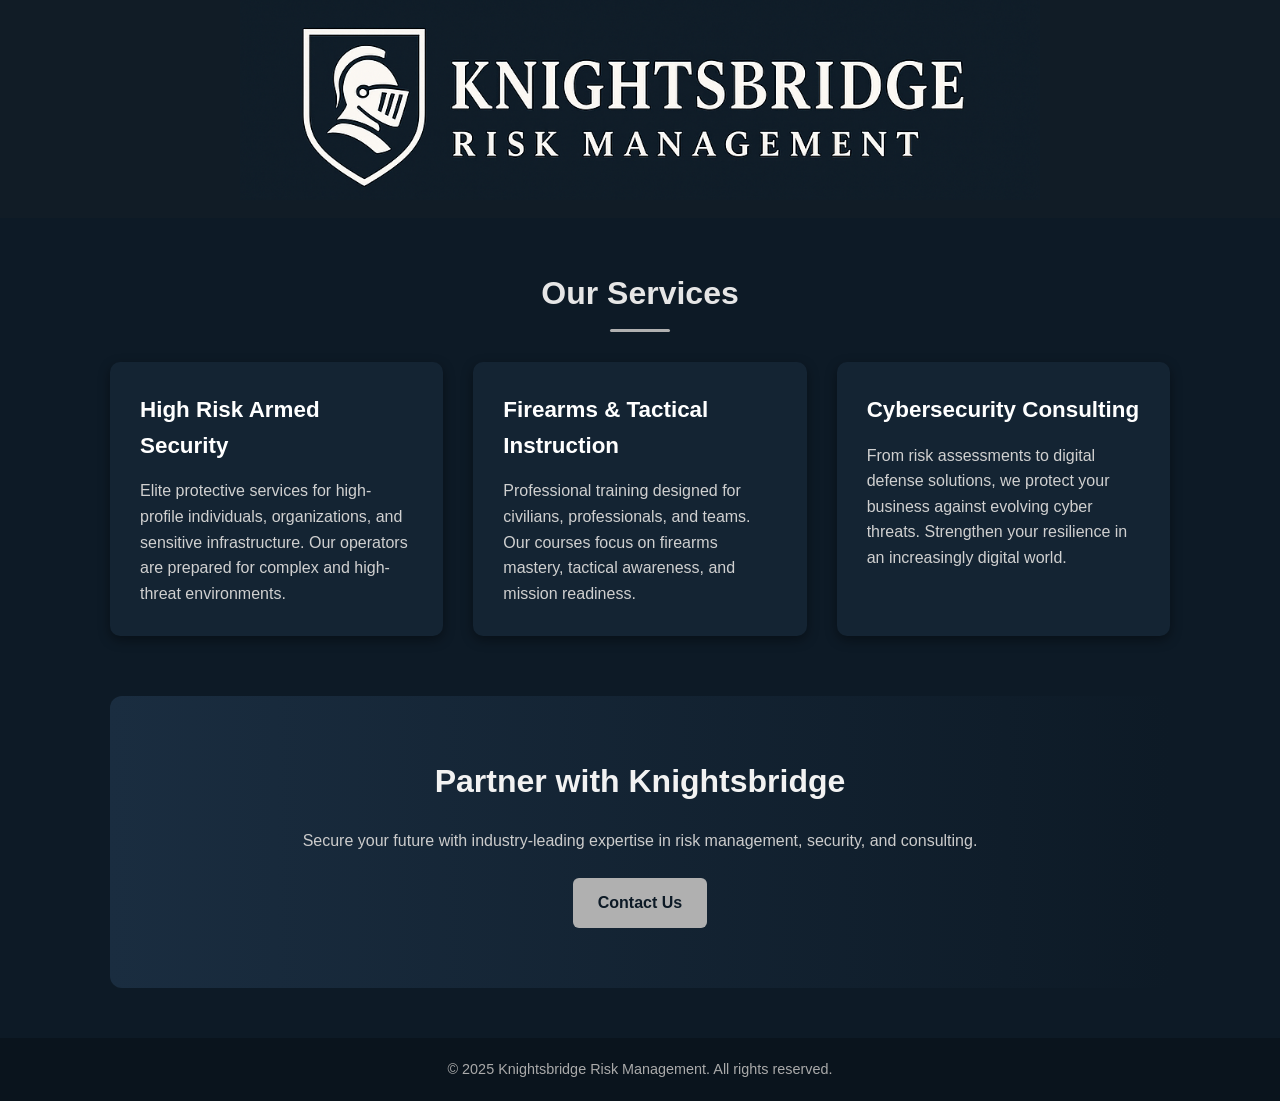
==== index.html @ a88a38c4 "Initial commit" ====
<!DOCTYPE html>
<html lang="en">
<head>
  <meta charset="UTF-8">
  <meta name="viewport" content="width=device-width, initial-scale=1.0">
  <title>Knightsbridge Risk Management</title>
  <style>
    /* Global Reset & Fonts */
    * {
      margin: 0;
      padding: 0;
      box-sizing: border-box;
    }
    body {
      font-family: "Segoe UI", Tahoma, Geneva, Verdana, sans-serif;
      background-color: #0d1a26; /* deep navy */
      color: #f2f2f2;
      line-height: 1.6;
    }

    /* Header / Hero */
    header {
      text-align: center;
      position: relative;
    }
    header div {
      background: #111c26
    }

    header img {
      max-height: 200px;
      margin-bottom: 10px;
    }
    header h1 {
      font-size: 3em;
      letter-spacing: 3px;
      margin-bottom: 10px;
      color: #ffffff;
    }
    header h2 {
      font-size: 1.2em;
      color: #c0c0c0;
      font-weight: 400;
      text-transform: uppercase;
    }

    /* Container */
    .container {
      max-width: 1100px;
      margin: 50px auto;
      padding: 0 20px;
    }
    .section-title {
      text-align: center;
      font-size: 2em;
      margin-bottom: 30px;
      color: #e6e6e6;
      position: relative;
    }
    .section-title::after {
      content: "";
      display: block;
      width: 60px;
      height: 3px;
      background: #b0b0b0;
      margin: 10px auto 0;
      border-radius: 2px;
    }

    /* Services */
    .services {
      display: grid;
      grid-template-columns: repeat(auto-fit, minmax(280px, 1fr));
      gap: 30px;
    }
    .service-card {
      background: #142433;
      padding: 30px;
      border-radius: 10px;
      box-shadow: 0 4px 12px rgba(0,0,0,0.4);
      transition: transform 0.3s ease, box-shadow 0.3s ease;
    }
    .service-card:hover {
      transform: translateY(-8px);
      box-shadow: 0 8px 20px rgba(0,0,0,0.6);
    }
    .service-card h3 {
      margin-bottom: 15px;
      font-size: 1.4em;
      color: #ffffff;
    }
    .service-card p {
      color: #d0d0d0;
    }

    /* CTA */
    .cta {
      background: linear-gradient(to right, #1a2d40, #0d1a26);
      padding: 60px 20px;
      text-align: center;
      border-radius: 12px;
      margin-top: 60px;
    }
    .cta h2 {
      font-size: 2em;
      margin-bottom: 20px;
    }
    .cta p {
      margin-bottom: 25px;
      color: #cccccc;
    }
    .cta a {
      display: inline-block;
      padding: 12px 25px;
      background: #b0b0b0;
      color: #0d1a26;
      font-weight: bold;
      border-radius: 6px;
      text-decoration: none;
      transition: background 0.3s ease, color 0.3s ease;
    }
    .cta a:hover {
      background: #ffffff;
      color: #0d1a26;
    }

    /* Footer */
    footer {
      background: #0a141d;
      text-align: center;
      padding: 20px;
      margin-top: 50px;
      font-size: 0.9em;
      color: #aaaaaa;
    }
  </style>
</head>
<body>
  <!-- Hero Section -->
  <header>
    <div>
        <img src="logo-trim.png" alt="Knightsbridge Risk Management Logo">
    </div>  
  </header>

  <!-- Services Section -->
  <div class="container">
    <h2 class="section-title">Our Services</h2>
    <div class="services">
      <div class="service-card">
        <h3>High Risk Armed Security</h3>
        <p>Elite protective services for high-profile individuals, organizations, and sensitive infrastructure. Our operators are prepared for complex and high-threat environments.</p>
      </div>
      <div class="service-card">
        <h3>Firearms & Tactical Instruction</h3>
        <p>Professional training designed for civilians, professionals, and teams. Our courses focus on firearms mastery, tactical awareness, and mission readiness.</p>
      </div>
      <div class="service-card">
        <h3>Cybersecurity Consulting</h3>
        <p>From risk assessments to digital defense solutions, we protect your business against evolving cyber threats. Strengthen your resilience in an increasingly digital world.</p>
      </div>
    </div>
  </div>

  <!-- CTA Section -->
  <div class="container">
    <div class="cta">
      <h2>Partner with Knightsbridge</h2>
      <p>Secure your future with industry-leading expertise in risk management, security, and consulting.</p>
      <a href="mailto:contact@knightsbridgerisk.com">Contact Us</a>
    </div>
  </div>

  <!-- Footer -->
  <footer>
    &copy; 2025 Knightsbridge Risk Management. All rights reserved.
  </footer>
</body>
</html>
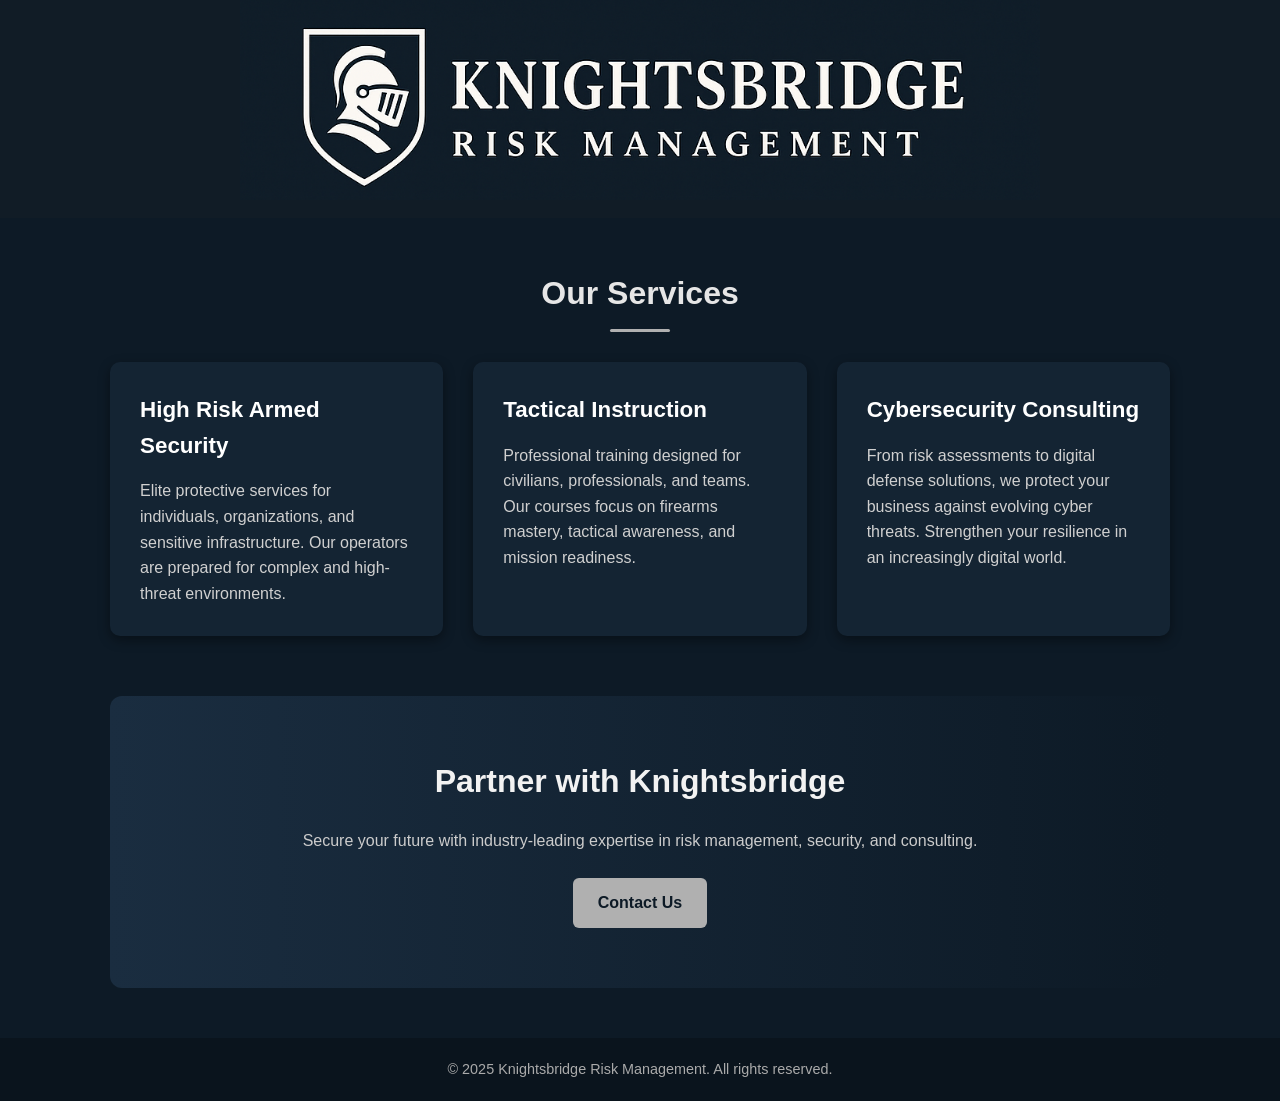
==== commit e526f5a8: "Minor updates" ====
--- a/index.html
+++ b/index.html
@@ -149,10 +149,10 @@
     <div class="services">
       <div class="service-card">
         <h3>High Risk Armed Security</h3>
-        <p>Elite protective services for high-profile individuals, organizations, and sensitive infrastructure. Our operators are prepared for complex and high-threat environments.</p>
+        <p>Elite protective services for individuals, organizations, and sensitive infrastructure. Our operators are prepared for complex and high-threat environments.</p>
       </div>
       <div class="service-card">
-        <h3>Firearms & Tactical Instruction</h3>
+        <h3>Tactical Instruction</h3>
         <p>Professional training designed for civilians, professionals, and teams. Our courses focus on firearms mastery, tactical awareness, and mission readiness.</p>
       </div>
       <div class="service-card">
@@ -167,7 +167,7 @@
     <div class="cta">
       <h2>Partner with Knightsbridge</h2>
       <p>Secure your future with industry-leading expertise in risk management, security, and consulting.</p>
-      <a href="mailto:contact@knightsbridgerisk.com">Contact Us</a>
+      <a href="mailto:jason@knightsrisk.com">Contact Us</a>
     </div>
   </div>
 
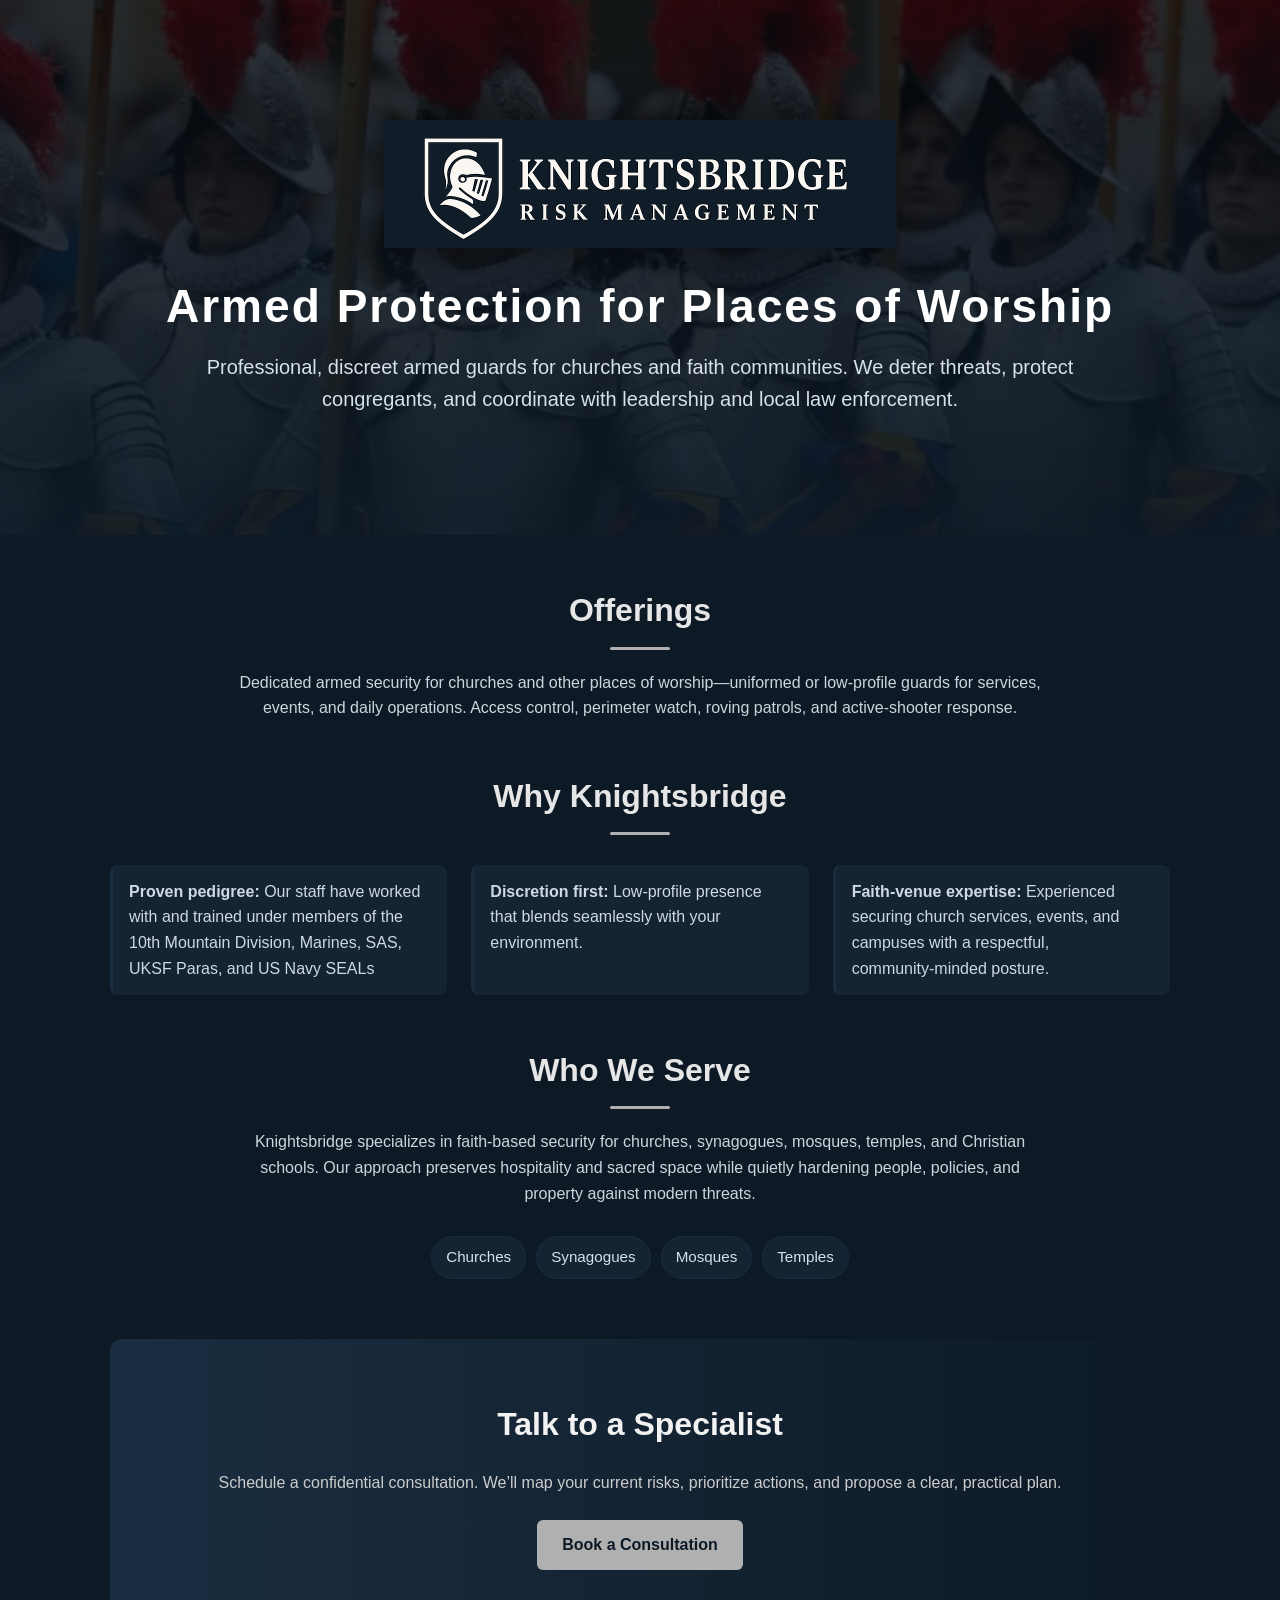
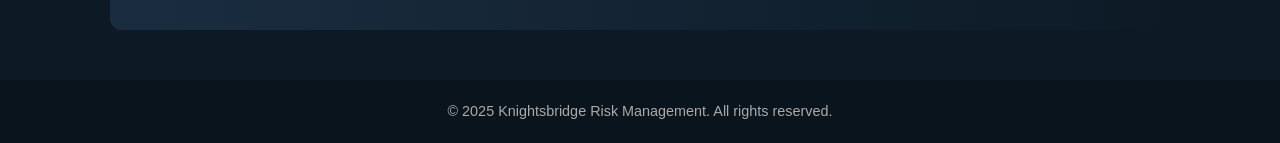
==== commit 12bf359f: "wip" ====
--- a/index.html
+++ b/index.html
@@ -4,6 +4,10 @@
   <meta charset="UTF-8">
   <meta name="viewport" content="width=device-width, initial-scale=1.0">
   <title>Knightsbridge Risk Management</title>
+  <link rel="icon" type="image/png" sizes="32x32" href="assets/favicon-32.png">
+  <link rel="icon" type="image/png" sizes="16x16" href="assets/favicon-16.png">
+  <link rel="apple-touch-icon" sizes="180x180" href="assets/favicon-180.png">
+  <link rel="shortcut icon" href="assets/favicon.ico" type="image/x-icon">
   <style>
     /* Global Reset & Fonts */
     * {
@@ -22,26 +26,34 @@
     header {
       text-align: center;
       position: relative;
-    }
-    header div {
-      background: #111c26
-    }
+      background: linear-gradient(180deg, rgba(4, 8, 12, 0.82) 0%, rgba(13, 26, 38, 0.95) 100%),
+            url('assets/hero-swiss.jpg') 50% 30% / cover no-repeat;
+      padding: 70px 20px;
+      overflow: hidden;
+    }
+    @media (min-width: 768px) {
+      header { padding: 120px 20px; }
+    }
+    header .hero-inner { max-width: 1100px; margin: 0 auto; position: relative; z-index: 2; }
 
     header img {
-      max-height: 200px;
-      margin-bottom: 10px;
+      width: clamp(200px, 40vw, 640px);
+      height: auto;
+      max-width: 90%;
+      margin-bottom: 14px;
+      filter: drop-shadow(0 6px 20px rgba(0,0,0,0.5));
     }
     header h1 {
-      font-size: 3em;
-      letter-spacing: 3px;
-      margin-bottom: 10px;
+      font-size: clamp(1.9rem, 3.6vw, 3rem);
+      letter-spacing: 2px;
+      margin-bottom: 8px;
       color: #ffffff;
     }
-    header h2 {
-      font-size: 1.2em;
-      color: #c0c0c0;
-      font-weight: 400;
-      text-transform: uppercase;
+    header .subtitle {
+      font-size: clamp(1rem, 2.2vw, 1.25rem);
+      color: #d6e1ea;
+      max-width: 900px;
+      margin: 0 auto;
     }
 
     /* Container */
@@ -66,12 +78,21 @@
       margin: 10px auto 0;
       border-radius: 2px;
     }
-
-    /* Services */
-    .services {
+    .section-lead {
+      text-align: center;
+      color: #cbd5df;
+      margin: -10px auto 30px;
+      max-width: 820px;
+    }
+
+    /* Services / Capabilities */
+    .services, .capabilities {
       display: grid;
       grid-template-columns: repeat(auto-fit, minmax(280px, 1fr));
       gap: 30px;
+    }
+    @media (min-width: 1024px) {
+      .capabilities { grid-template-columns: repeat(4, 1fr); }
     }
     .service-card {
       background: #142433;
@@ -91,6 +112,39 @@
     }
     .service-card p {
       color: #d0d0d0;
+    }
+
+    /* Why / Value props */
+    .why-list {
+      list-style: none;
+      display: grid;
+      grid-template-columns: repeat(auto-fit, minmax(260px, 1fr));
+      gap: 18px 24px;
+      margin-top: 10px;
+    }
+    .why-list li {
+      background: #142433;
+      border-left: 3px solid #1a2d40;
+      padding: 14px 16px;
+      border-radius: 8px;
+      color: #cfd8e3;
+    }
+
+    /* Pill list */
+    .pill-list {
+      display: flex;
+      flex-wrap: wrap;
+      gap: 10px;
+      justify-content: center;
+      margin-top: 10px;
+    }
+    .pill {
+      background: #142433;
+      color: #d6e1ea;
+      border: 1px solid #1a2d40;
+      padding: 8px 14px;
+      border-radius: 999px;
+      font-size: 0.95rem;
     }
 
     /* CTA */
@@ -135,41 +189,53 @@
     }
   </style>
 </head>
-<body>
-  <!-- Hero Section -->
-  <header>
-    <div>
-        <img src="logo-trim.png" alt="Knightsbridge Risk Management Logo">
-    </div>  
-  </header>
-
-  <!-- Services Section -->
-  <div class="container">
-    <h2 class="section-title">Our Services</h2>
-    <div class="services">
-      <div class="service-card">
-        <h3>High Risk Armed Security</h3>
-        <p>Elite protective services for individuals, organizations, and sensitive infrastructure. Our operators are prepared for complex and high-threat environments.</p>
+  <body>
+    <!-- Hero Section -->
+    <header>
+    <div class="hero-inner">
+        <img src="logo-trim.png" alt="Knightsbridge Risk Management logo" loading="eager">
+        <h1>Armed Protection for Places of Worship</h1>
+        <p class="subtitle">Professional, discreet armed guards for churches and faith communities. We deter threats, protect congregants, and coordinate with leadership and local law enforcement.</p>
+    </div>
+    </header>
+
+    <!-- Offerings Section -->
+    <div id="capabilities" class="container">
+      <h2 class="section-title">Offerings</h2>
+      <p class="section-lead">Dedicated armed security for churches and other places of worship—uniformed or low‑profile guards for services, events, and daily operations. Access control, perimeter watch, roving patrols, and active‑shooter response.</p>
+    </div>
+
+    <!-- Why Knightsbridge Section -->
+    <div id="why" class="container">
+      <h2 class="section-title">Why Knightsbridge</h2>
+      <ul class="why-list">
+        <li><strong>Proven pedigree:</strong> Our staff have worked with and trained under members of the 10th Mountain Division, Marines, SAS, UKSF Paras, and US Navy SEALs</li>
+        <li><strong>Discretion first:</strong> Low‑profile presence that blends seamlessly with your environment.</li>
+        <li><strong>Faith‑venue expertise:</strong> Experienced securing church services, events, and campuses with a respectful, community‑minded posture.</li>
+      </ul>
+    </div>
+
+    <!-- Who We Serve Section -->
+    <div id="clients" class="container">
+      <h2 class="section-title">Who We Serve</h2>
+      <p class="section-lead"> Knightsbridge specializes in faith-based security for churches, synagogues, mosques, temples, and Christian schools. 
+  Our approach preserves hospitality and sacred space while quietly hardening people, policies, and property against modern threats.</p>
+      <div class="pill-list">
+        <span class="pill">Churches</span>
+        <span class="pill">Synagogues</span>
+        <span class="pill">Mosques</span>
+        <span class="pill">Temples</span>
       </div>
-      <div class="service-card">
-        <h3>Tactical Instruction</h3>
-        <p>Professional training designed for civilians, professionals, and teams. Our courses focus on firearms mastery, tactical awareness, and mission readiness.</p>
+    </div>
+
+    <!-- CTA Section -->
+    <div class="container">
+      <div class="cta">
+      <h2>Talk to a Specialist</h2>
+      <p>Schedule a confidential consultation. We’ll map your current risks, prioritize actions, and propose a clear, practical plan.</p>
+      <a href="mailto:contact@knightsrisk.com">Book a Consultation</a>
       </div>
-      <div class="service-card">
-        <h3>Cybersecurity Consulting</h3>
-        <p>From risk assessments to digital defense solutions, we protect your business against evolving cyber threats. Strengthen your resilience in an increasingly digital world.</p>
-      </div>
-    </div>
-  </div>
-
-  <!-- CTA Section -->
-  <div class="container">
-    <div class="cta">
-      <h2>Partner with Knightsbridge</h2>
-      <p>Secure your future with industry-leading expertise in risk management, security, and consulting.</p>
-      <a href="mailto:jason@knightsrisk.com">Contact Us</a>
-    </div>
-  </div>
+    </div>
 
   <!-- Footer -->
   <footer>
@@ -177,4 +243,3 @@
   </footer>
 </body>
 </html>
-
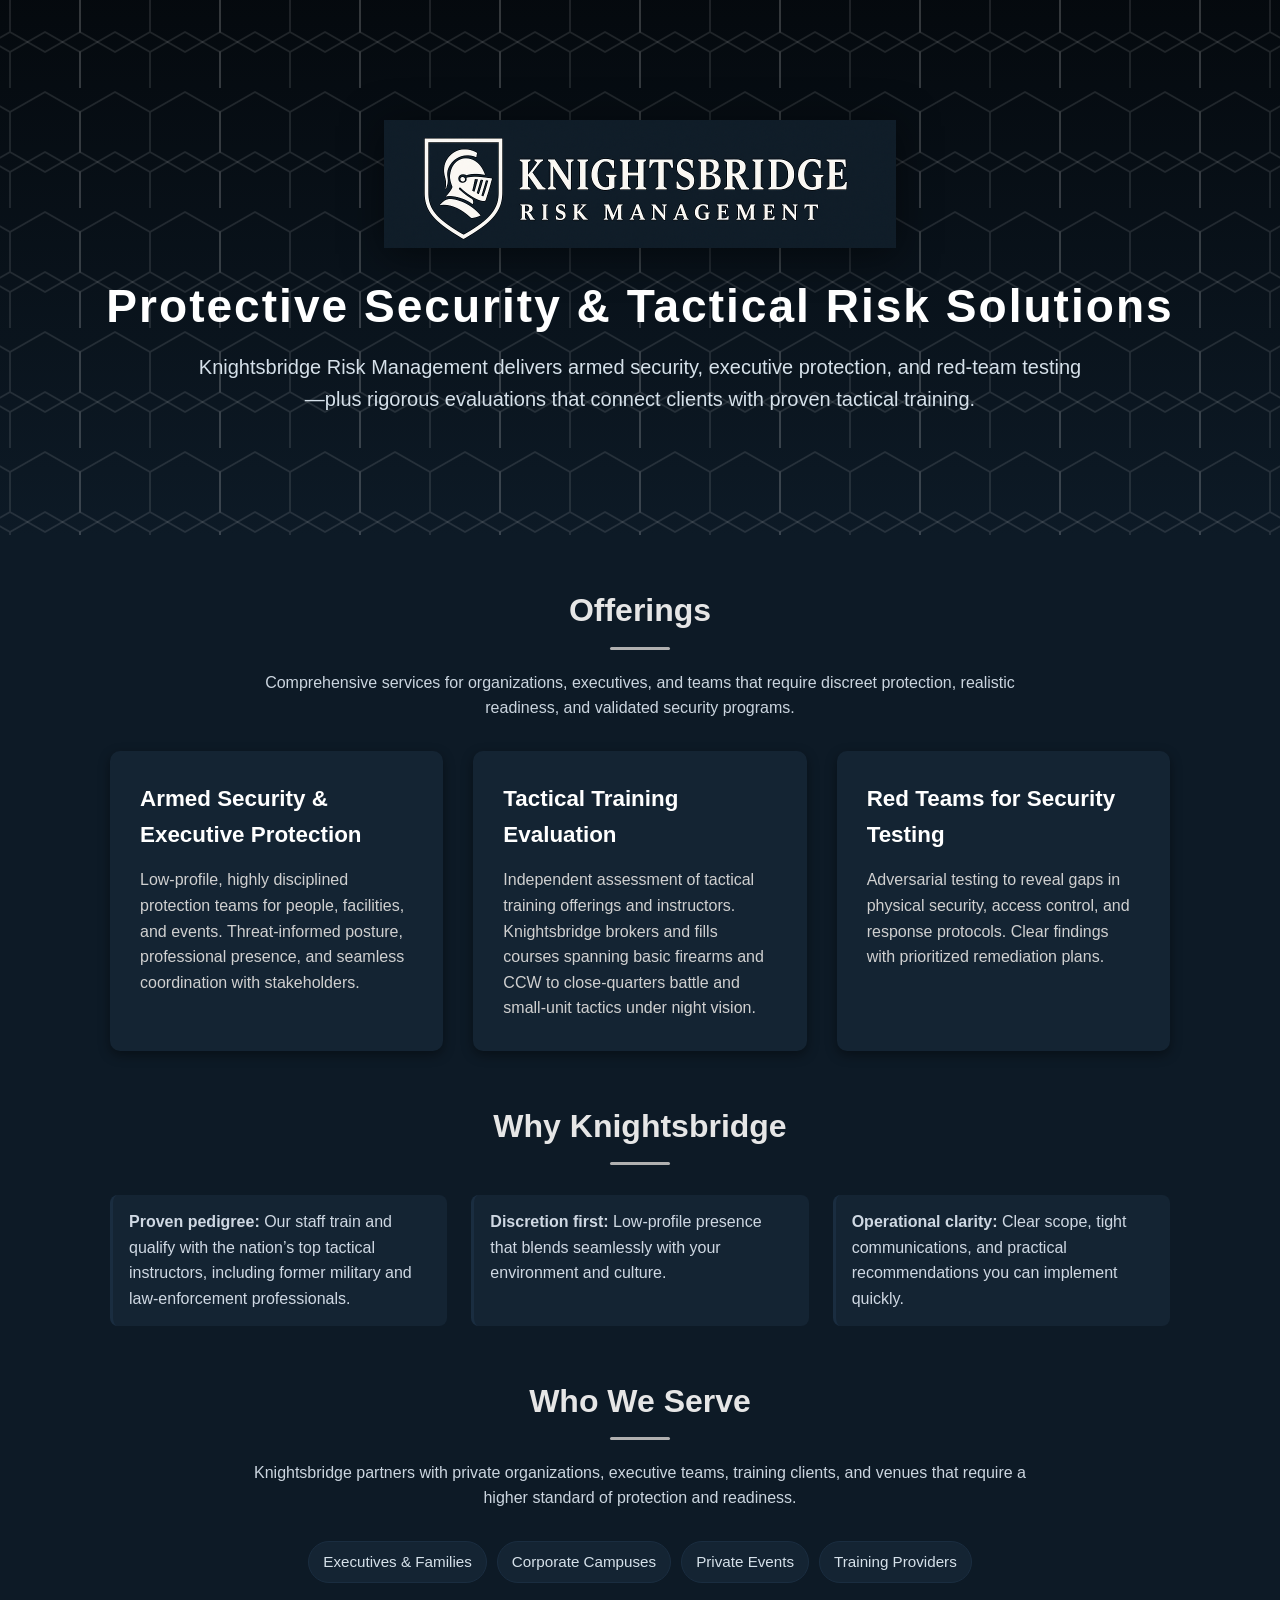
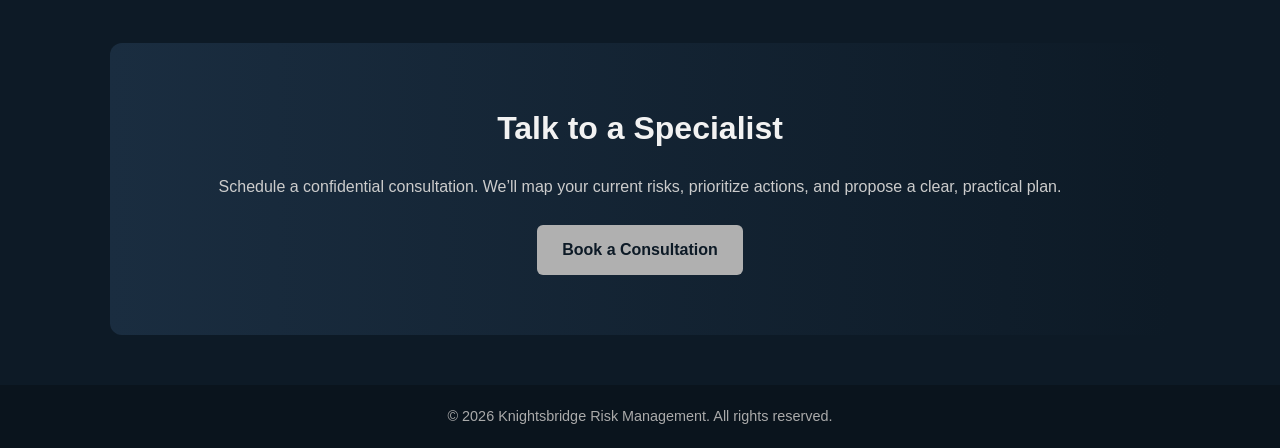
==== commit 13f92ca0: "wip" ====
--- a/index.html
+++ b/index.html
@@ -26,10 +26,22 @@
     header {
       text-align: center;
       position: relative;
-      background: linear-gradient(180deg, rgba(4, 8, 12, 0.82) 0%, rgba(13, 26, 38, 0.95) 100%),
-            url('assets/hero-swiss.jpg') 50% 30% / cover no-repeat;
+      background: linear-gradient(180deg, rgba(4, 8, 12, 0.92) 0%, rgba(13, 26, 38, 0.98) 100%);
       padding: 70px 20px;
       overflow: hidden;
+    }
+    header::before {
+      content: "";
+      position: absolute;
+      inset: 0;
+      background:
+        url("data:image/svg+xml,%3Csvg xmlns='http://www.w3.org/2000/svg' width='140' height='120' viewBox='0 0 140 120'%3E%3Cg fill='none' stroke='rgba(255,255,255,0.14)' stroke-width='1.8'%3E%3Cpath d='M35 4 L70 24 L70 64 L35 84 L0 64 L0 24 Z'/%3E%3Cpath d='M105 4 L140 24 L140 64 L105 84 L70 64 L70 24 Z'/%3E%3Cpath d='M35 64 L70 84 L70 124 L35 144 L0 124 L0 84 Z'/%3E%3Cpath d='M105 64 L140 84 L140 124 L105 144 L70 124 L70 84 Z'/%3E%3C/g%3E%3C/svg%3E");
+      background-size: 140px 120px;
+      background-position: center, center;
+      mix-blend-mode: screen;
+      opacity: 0.75;
+      z-index: 1;
+      pointer-events: none;
     }
     @media (min-width: 768px) {
       header { padding: 120px 20px; }
@@ -194,37 +206,50 @@
     <header>
     <div class="hero-inner">
         <img src="logo-trim.png" alt="Knightsbridge Risk Management logo" loading="eager">
-        <h1>Armed Protection for Places of Worship</h1>
-        <p class="subtitle">Professional, discreet armed guards for churches and faith communities. We deter threats, protect congregants, and coordinate with leadership and local law enforcement.</p>
+        <h1>Protective Security & Tactical Risk Solutions</h1>
+        <p class="subtitle">Knightsbridge Risk Management delivers armed security, executive protection, and red‑team testing—plus rigorous evaluations that connect clients with proven tactical training.</p>
     </div>
     </header>
 
     <!-- Offerings Section -->
     <div id="capabilities" class="container">
       <h2 class="section-title">Offerings</h2>
-      <p class="section-lead">Dedicated armed security for churches and other places of worship—uniformed or low‑profile guards for services, events, and daily operations. Access control, perimeter watch, roving patrols, and active‑shooter response.</p>
+      <p class="section-lead">Comprehensive services for organizations, executives, and teams that require discreet protection, realistic readiness, and validated security programs.</p>
+      <div class="services">
+        <div class="service-card">
+          <h3>Armed Security & Executive Protection</h3>
+          <p>Low‑profile, highly disciplined protection teams for people, facilities, and events. Threat‑informed posture, professional presence, and seamless coordination with stakeholders.</p>
+        </div>
+        <div class="service-card">
+          <h3>Tactical Training Evaluation</h3>
+          <p>Independent assessment of tactical training offerings and instructors. Knightsbridge brokers and fills courses spanning basic firearms and CCW to close‑quarters battle and small‑unit tactics under night vision.</p>
+        </div>
+        <div class="service-card">
+          <h3>Red Teams for Security Testing</h3>
+          <p>Adversarial testing to reveal gaps in physical security, access control, and response protocols. Clear findings with prioritized remediation plans.</p>
+        </div>
+      </div>
     </div>
 
     <!-- Why Knightsbridge Section -->
     <div id="why" class="container">
       <h2 class="section-title">Why Knightsbridge</h2>
       <ul class="why-list">
-        <li><strong>Proven pedigree:</strong> Our staff have worked with and trained under members of the 10th Mountain Division, Marines, SAS, UKSF Paras, and US Navy SEALs</li>
-        <li><strong>Discretion first:</strong> Low‑profile presence that blends seamlessly with your environment.</li>
-        <li><strong>Faith‑venue expertise:</strong> Experienced securing church services, events, and campuses with a respectful, community‑minded posture.</li>
+        <li><strong>Proven pedigree:</strong> Our staff train and qualify with the nation’s top tactical instructors, including former military and law‑enforcement professionals.</li>
+        <li><strong>Discretion first:</strong> Low‑profile presence that blends seamlessly with your environment and culture.</li>
+        <li><strong>Operational clarity:</strong> Clear scope, tight communications, and practical recommendations you can implement quickly.</li>
       </ul>
     </div>
 
     <!-- Who We Serve Section -->
     <div id="clients" class="container">
       <h2 class="section-title">Who We Serve</h2>
-      <p class="section-lead"> Knightsbridge specializes in faith-based security for churches, synagogues, mosques, temples, and Christian schools. 
-  Our approach preserves hospitality and sacred space while quietly hardening people, policies, and property against modern threats.</p>
+      <p class="section-lead">Knightsbridge partners with private organizations, executive teams, training clients, and venues that require a higher standard of protection and readiness.</p>
       <div class="pill-list">
-        <span class="pill">Churches</span>
-        <span class="pill">Synagogues</span>
-        <span class="pill">Mosques</span>
-        <span class="pill">Temples</span>
+        <span class="pill">Executives & Families</span>
+        <span class="pill">Corporate Campuses</span>
+        <span class="pill">Private Events</span>
+        <span class="pill">Training Providers</span>
       </div>
     </div>
 
@@ -239,7 +264,7 @@
 
   <!-- Footer -->
   <footer>
-    &copy; 2025 Knightsbridge Risk Management. All rights reserved.
+    &copy; 2026 Knightsbridge Risk Management. All rights reserved.
   </footer>
 </body>
 </html>
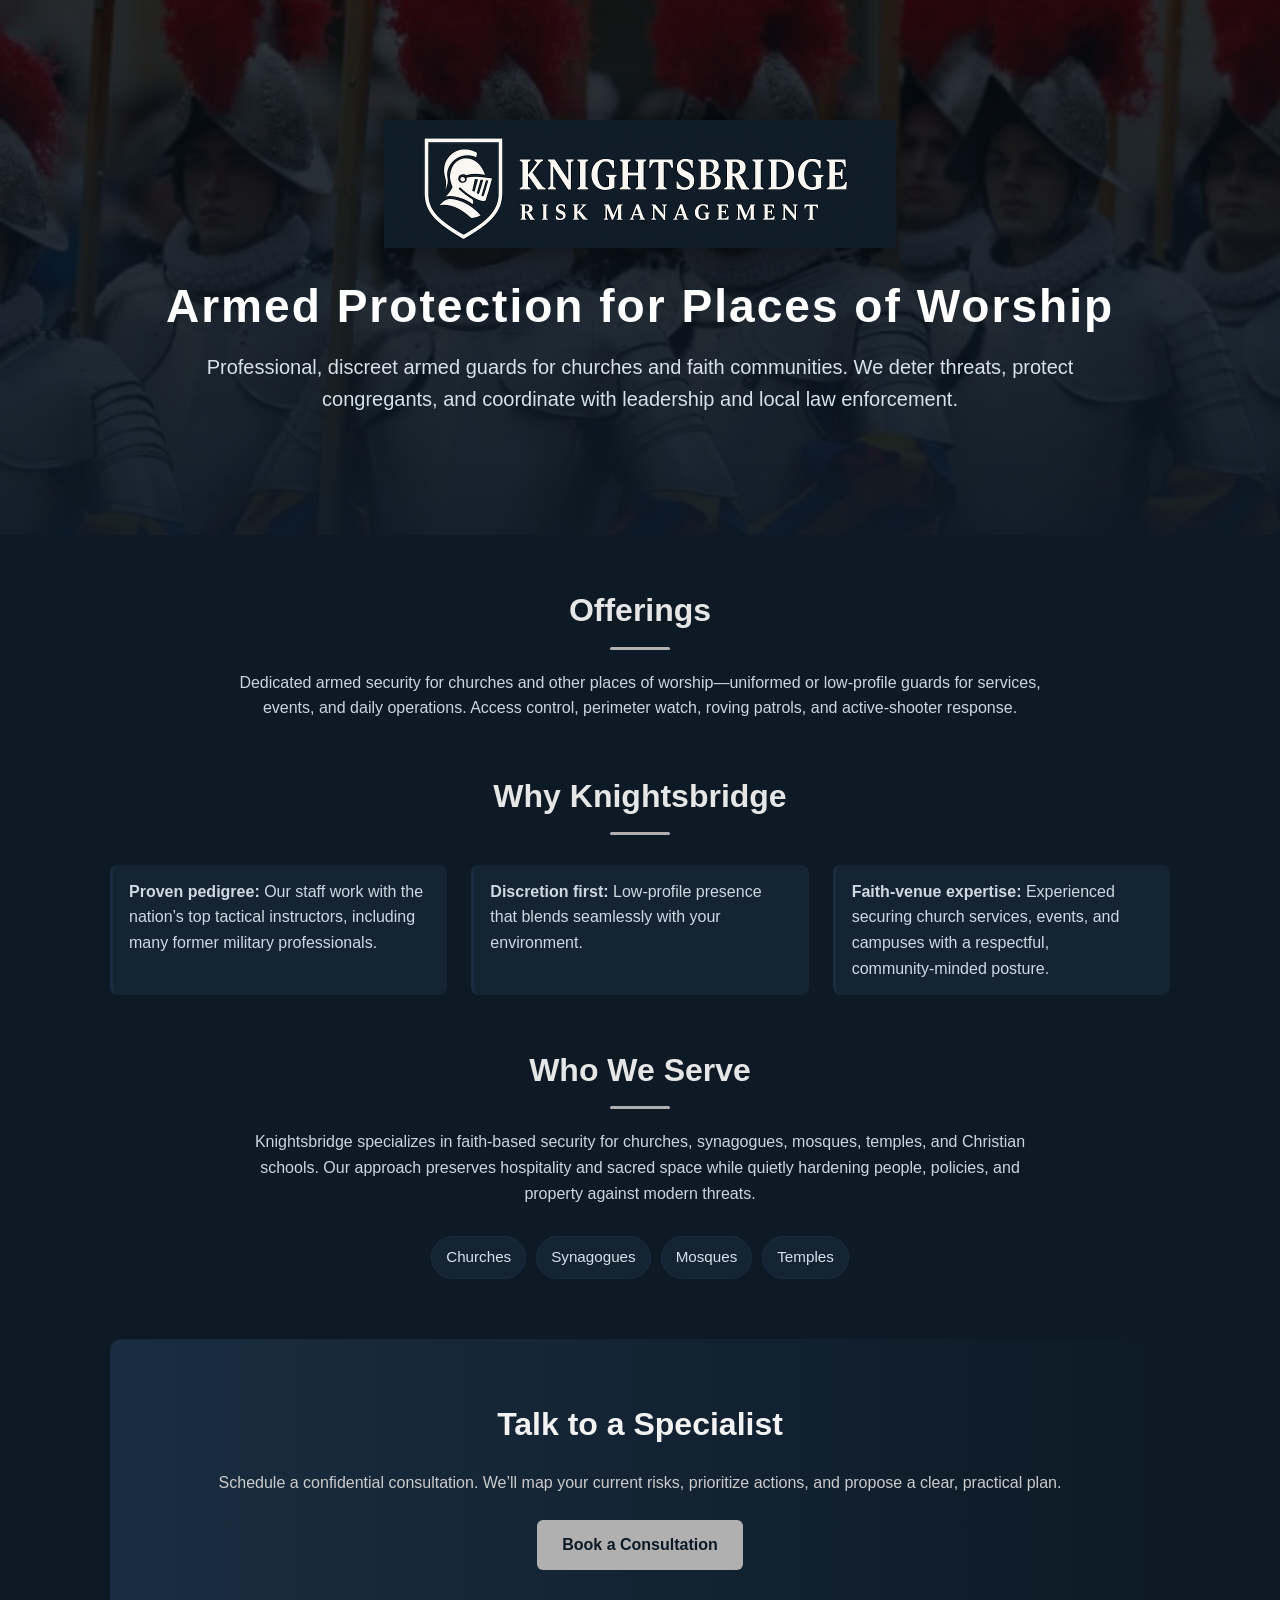
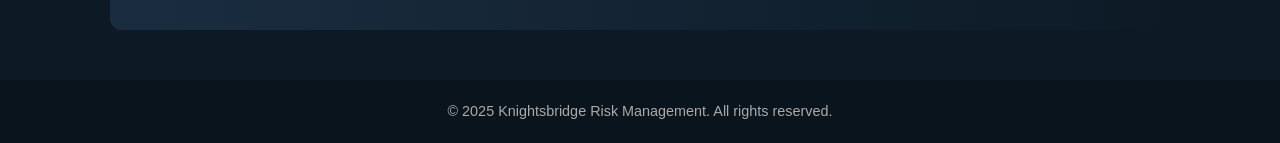
==== commit 512af0e8: "wip" ====
--- a/index.html
+++ b/index.html
@@ -26,22 +26,10 @@
     header {
       text-align: center;
       position: relative;
-      background: linear-gradient(180deg, rgba(4, 8, 12, 0.92) 0%, rgba(13, 26, 38, 0.98) 100%);
+      background: linear-gradient(180deg, rgba(4, 8, 12, 0.82) 0%, rgba(13, 26, 38, 0.95) 100%),
+            url('assets/hero-swiss.jpg') 50% 30% / cover no-repeat;
       padding: 70px 20px;
       overflow: hidden;
-    }
-    header::before {
-      content: "";
-      position: absolute;
-      inset: 0;
-      background:
-        url("data:image/svg+xml,%3Csvg xmlns='http://www.w3.org/2000/svg' width='140' height='120' viewBox='0 0 140 120'%3E%3Cg fill='none' stroke='rgba(255,255,255,0.14)' stroke-width='1.8'%3E%3Cpath d='M35 4 L70 24 L70 64 L35 84 L0 64 L0 24 Z'/%3E%3Cpath d='M105 4 L140 24 L140 64 L105 84 L70 64 L70 24 Z'/%3E%3Cpath d='M35 64 L70 84 L70 124 L35 144 L0 124 L0 84 Z'/%3E%3Cpath d='M105 64 L140 84 L140 124 L105 144 L70 124 L70 84 Z'/%3E%3C/g%3E%3C/svg%3E");
-      background-size: 140px 120px;
-      background-position: center, center;
-      mix-blend-mode: screen;
-      opacity: 0.75;
-      z-index: 1;
-      pointer-events: none;
     }
     @media (min-width: 768px) {
       header { padding: 120px 20px; }
@@ -206,50 +194,37 @@
     <header>
     <div class="hero-inner">
         <img src="logo-trim.png" alt="Knightsbridge Risk Management logo" loading="eager">
-        <h1>Protective Security & Tactical Risk Solutions</h1>
-        <p class="subtitle">Knightsbridge Risk Management delivers armed security, executive protection, and red‑team testing—plus rigorous evaluations that connect clients with proven tactical training.</p>
+        <h1>Armed Protection for Places of Worship</h1>
+        <p class="subtitle">Professional, discreet armed guards for churches and faith communities. We deter threats, protect congregants, and coordinate with leadership and local law enforcement.</p>
     </div>
     </header>
 
     <!-- Offerings Section -->
     <div id="capabilities" class="container">
       <h2 class="section-title">Offerings</h2>
-      <p class="section-lead">Comprehensive services for organizations, executives, and teams that require discreet protection, realistic readiness, and validated security programs.</p>
-      <div class="services">
-        <div class="service-card">
-          <h3>Armed Security & Executive Protection</h3>
-          <p>Low‑profile, highly disciplined protection teams for people, facilities, and events. Threat‑informed posture, professional presence, and seamless coordination with stakeholders.</p>
-        </div>
-        <div class="service-card">
-          <h3>Tactical Training Evaluation</h3>
-          <p>Independent assessment of tactical training offerings and instructors. Knightsbridge brokers and fills courses spanning basic firearms and CCW to close‑quarters battle and small‑unit tactics under night vision.</p>
-        </div>
-        <div class="service-card">
-          <h3>Red Teams for Security Testing</h3>
-          <p>Adversarial testing to reveal gaps in physical security, access control, and response protocols. Clear findings with prioritized remediation plans.</p>
-        </div>
-      </div>
+      <p class="section-lead">Dedicated armed security for churches and other places of worship—uniformed or low‑profile guards for services, events, and daily operations. Access control, perimeter watch, roving patrols, and active‑shooter response.</p>
     </div>
 
     <!-- Why Knightsbridge Section -->
     <div id="why" class="container">
       <h2 class="section-title">Why Knightsbridge</h2>
       <ul class="why-list">
-        <li><strong>Proven pedigree:</strong> Our staff train and qualify with the nation’s top tactical instructors, including former military and law‑enforcement professionals.</li>
-        <li><strong>Discretion first:</strong> Low‑profile presence that blends seamlessly with your environment and culture.</li>
-        <li><strong>Operational clarity:</strong> Clear scope, tight communications, and practical recommendations you can implement quickly.</li>
+        <li><strong>Proven pedigree:</strong> Our staff work with the nation’s top tactical instructors, including many former military professionals.</li>
+        <li><strong>Discretion first:</strong> Low‑profile presence that blends seamlessly with your environment.</li>
+        <li><strong>Faith‑venue expertise:</strong> Experienced securing church services, events, and campuses with a respectful, community‑minded posture.</li>
       </ul>
     </div>
 
     <!-- Who We Serve Section -->
     <div id="clients" class="container">
       <h2 class="section-title">Who We Serve</h2>
-      <p class="section-lead">Knightsbridge partners with private organizations, executive teams, training clients, and venues that require a higher standard of protection and readiness.</p>
+      <p class="section-lead"> Knightsbridge specializes in faith-based security for churches, synagogues, mosques, temples, and Christian schools. 
+  Our approach preserves hospitality and sacred space while quietly hardening people, policies, and property against modern threats.</p>
       <div class="pill-list">
-        <span class="pill">Executives & Families</span>
-        <span class="pill">Corporate Campuses</span>
-        <span class="pill">Private Events</span>
-        <span class="pill">Training Providers</span>
+        <span class="pill">Churches</span>
+        <span class="pill">Synagogues</span>
+        <span class="pill">Mosques</span>
+        <span class="pill">Temples</span>
       </div>
     </div>
 
@@ -264,7 +239,7 @@
 
   <!-- Footer -->
   <footer>
-    &copy; 2026 Knightsbridge Risk Management. All rights reserved.
+    &copy; 2025 Knightsbridge Risk Management. All rights reserved.
   </footer>
 </body>
 </html>
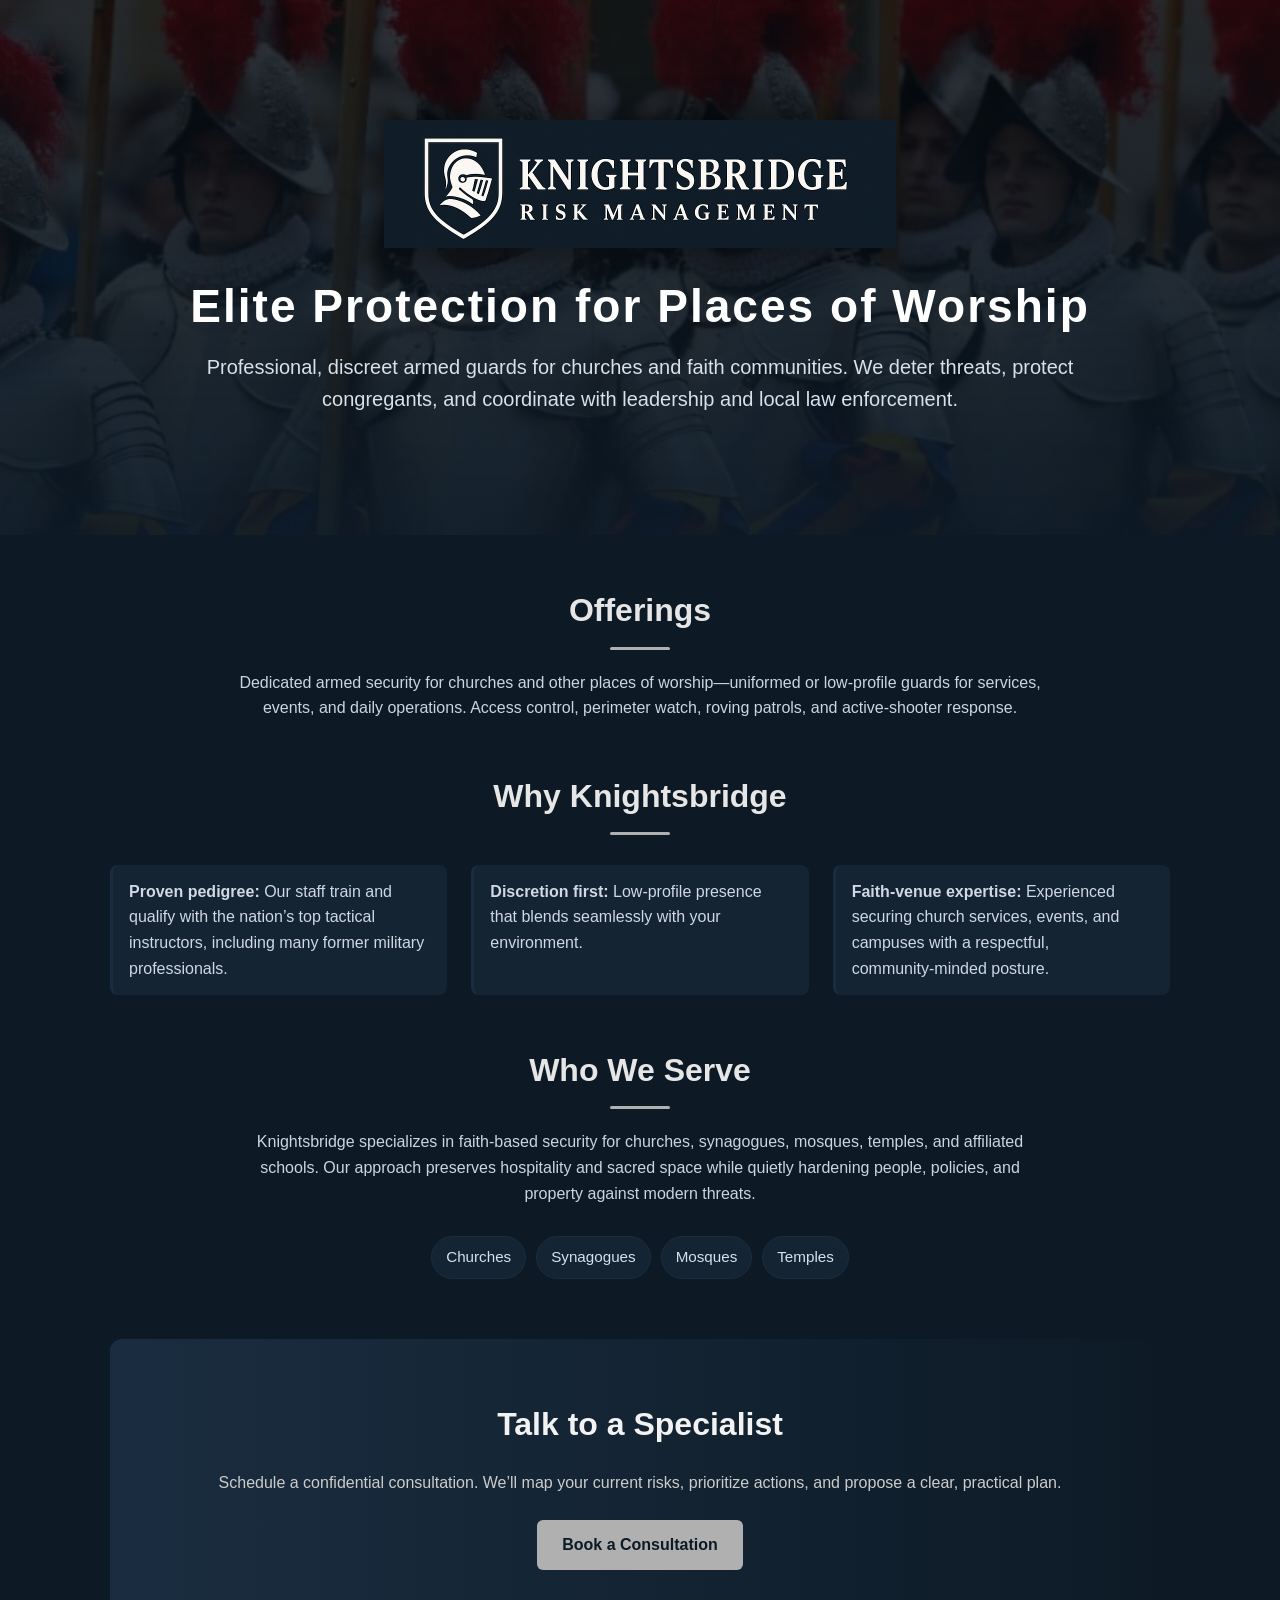
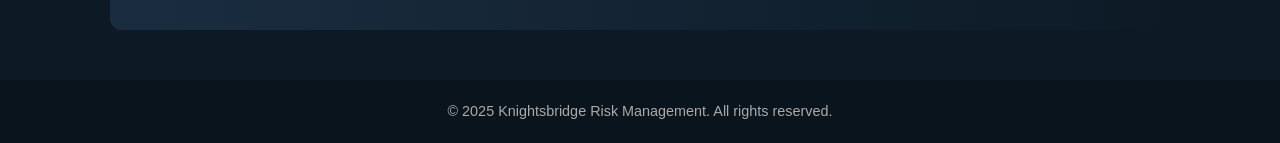
==== commit 6811e9f7: "wip" ====
--- a/index.html
+++ b/index.html
@@ -194,7 +194,7 @@
     <header>
     <div class="hero-inner">
         <img src="logo-trim.png" alt="Knightsbridge Risk Management logo" loading="eager">
-        <h1>Armed Protection for Places of Worship</h1>
+        <h1>Elite Protection for Places of Worship</h1>
         <p class="subtitle">Professional, discreet armed guards for churches and faith communities. We deter threats, protect congregants, and coordinate with leadership and local law enforcement.</p>
     </div>
     </header>
@@ -209,7 +209,7 @@
     <div id="why" class="container">
       <h2 class="section-title">Why Knightsbridge</h2>
       <ul class="why-list">
-        <li><strong>Proven pedigree:</strong> Our staff work with the nation’s top tactical instructors, including many former military professionals.</li>
+        <li><strong>Proven pedigree:</strong> Our staff train and qualify with the nation’s top tactical instructors, including many former military professionals.</li>
         <li><strong>Discretion first:</strong> Low‑profile presence that blends seamlessly with your environment.</li>
         <li><strong>Faith‑venue expertise:</strong> Experienced securing church services, events, and campuses with a respectful, community‑minded posture.</li>
       </ul>
@@ -218,7 +218,7 @@
     <!-- Who We Serve Section -->
     <div id="clients" class="container">
       <h2 class="section-title">Who We Serve</h2>
-      <p class="section-lead"> Knightsbridge specializes in faith-based security for churches, synagogues, mosques, temples, and Christian schools. 
+      <p class="section-lead"> Knightsbridge specializes in faith-based security for churches, synagogues, mosques, temples, and affiliated schools. 
   Our approach preserves hospitality and sacred space while quietly hardening people, policies, and property against modern threats.</p>
       <div class="pill-list">
         <span class="pill">Churches</span>
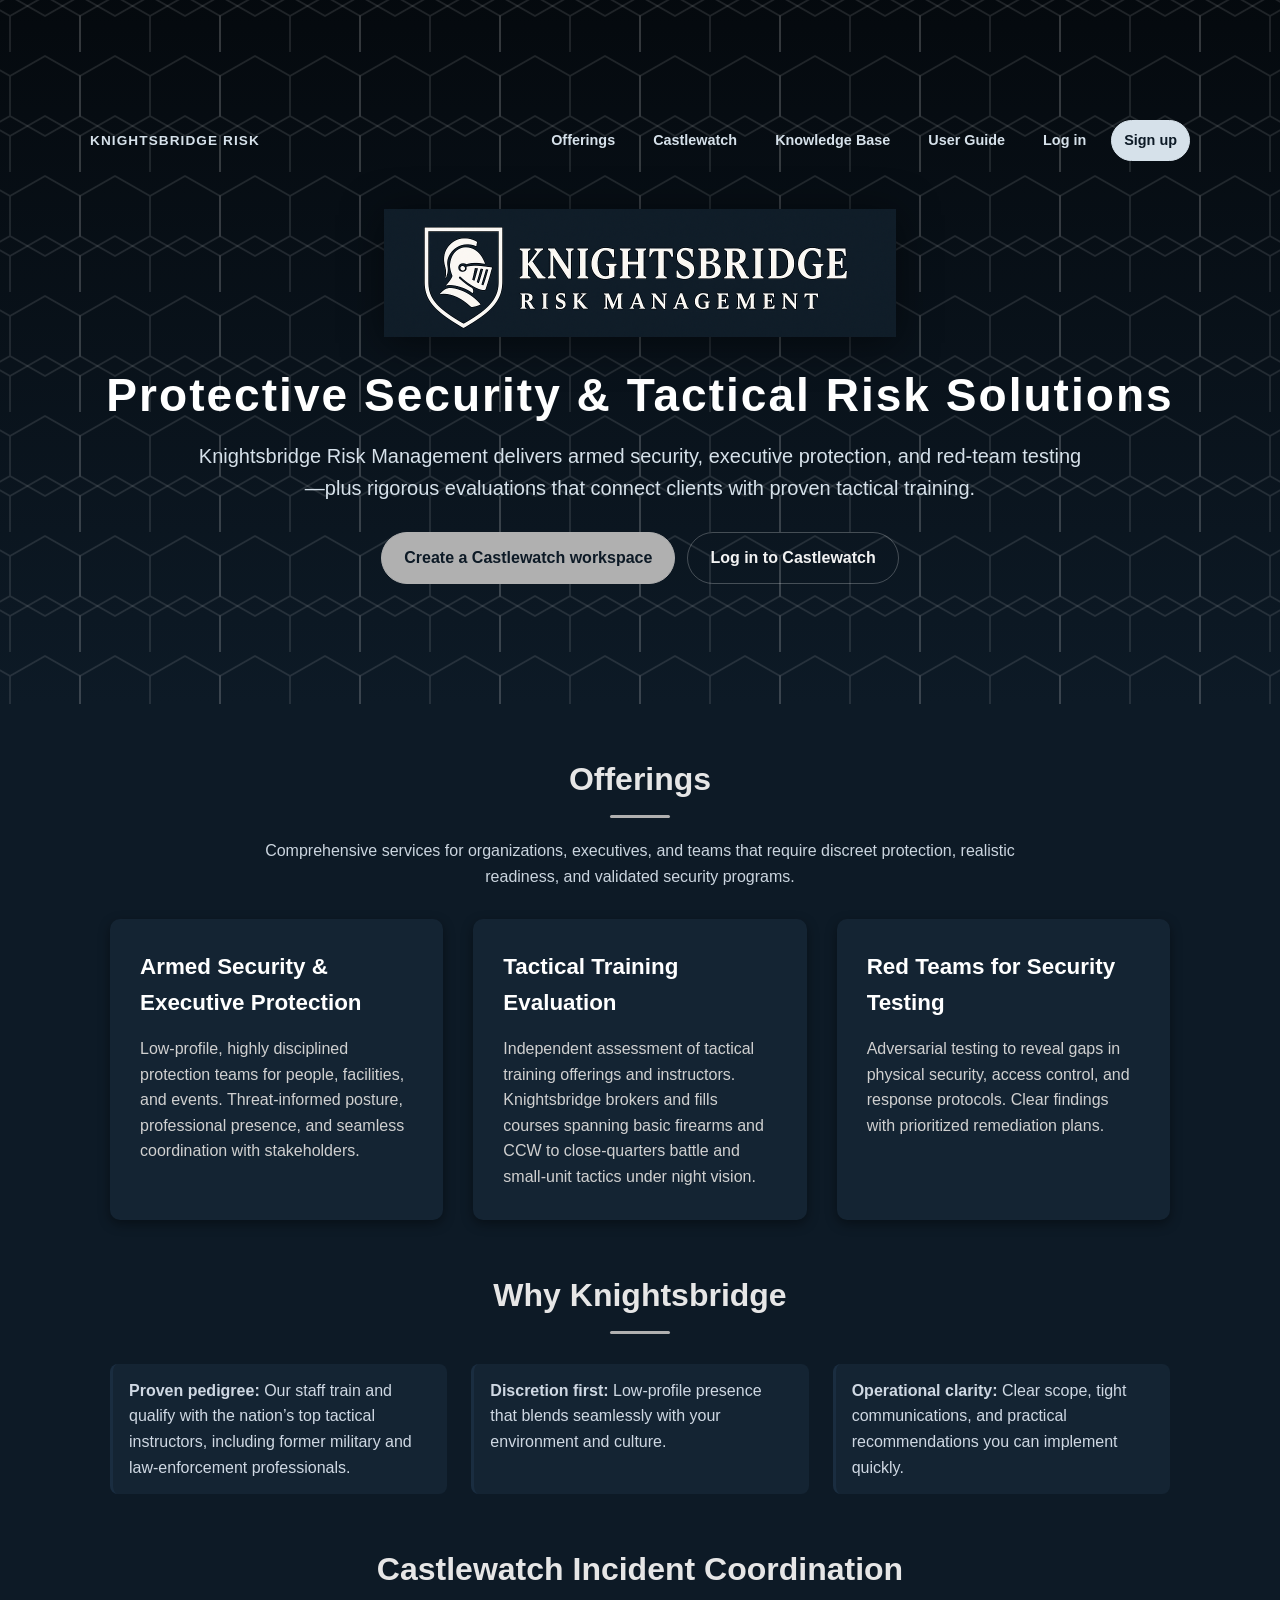
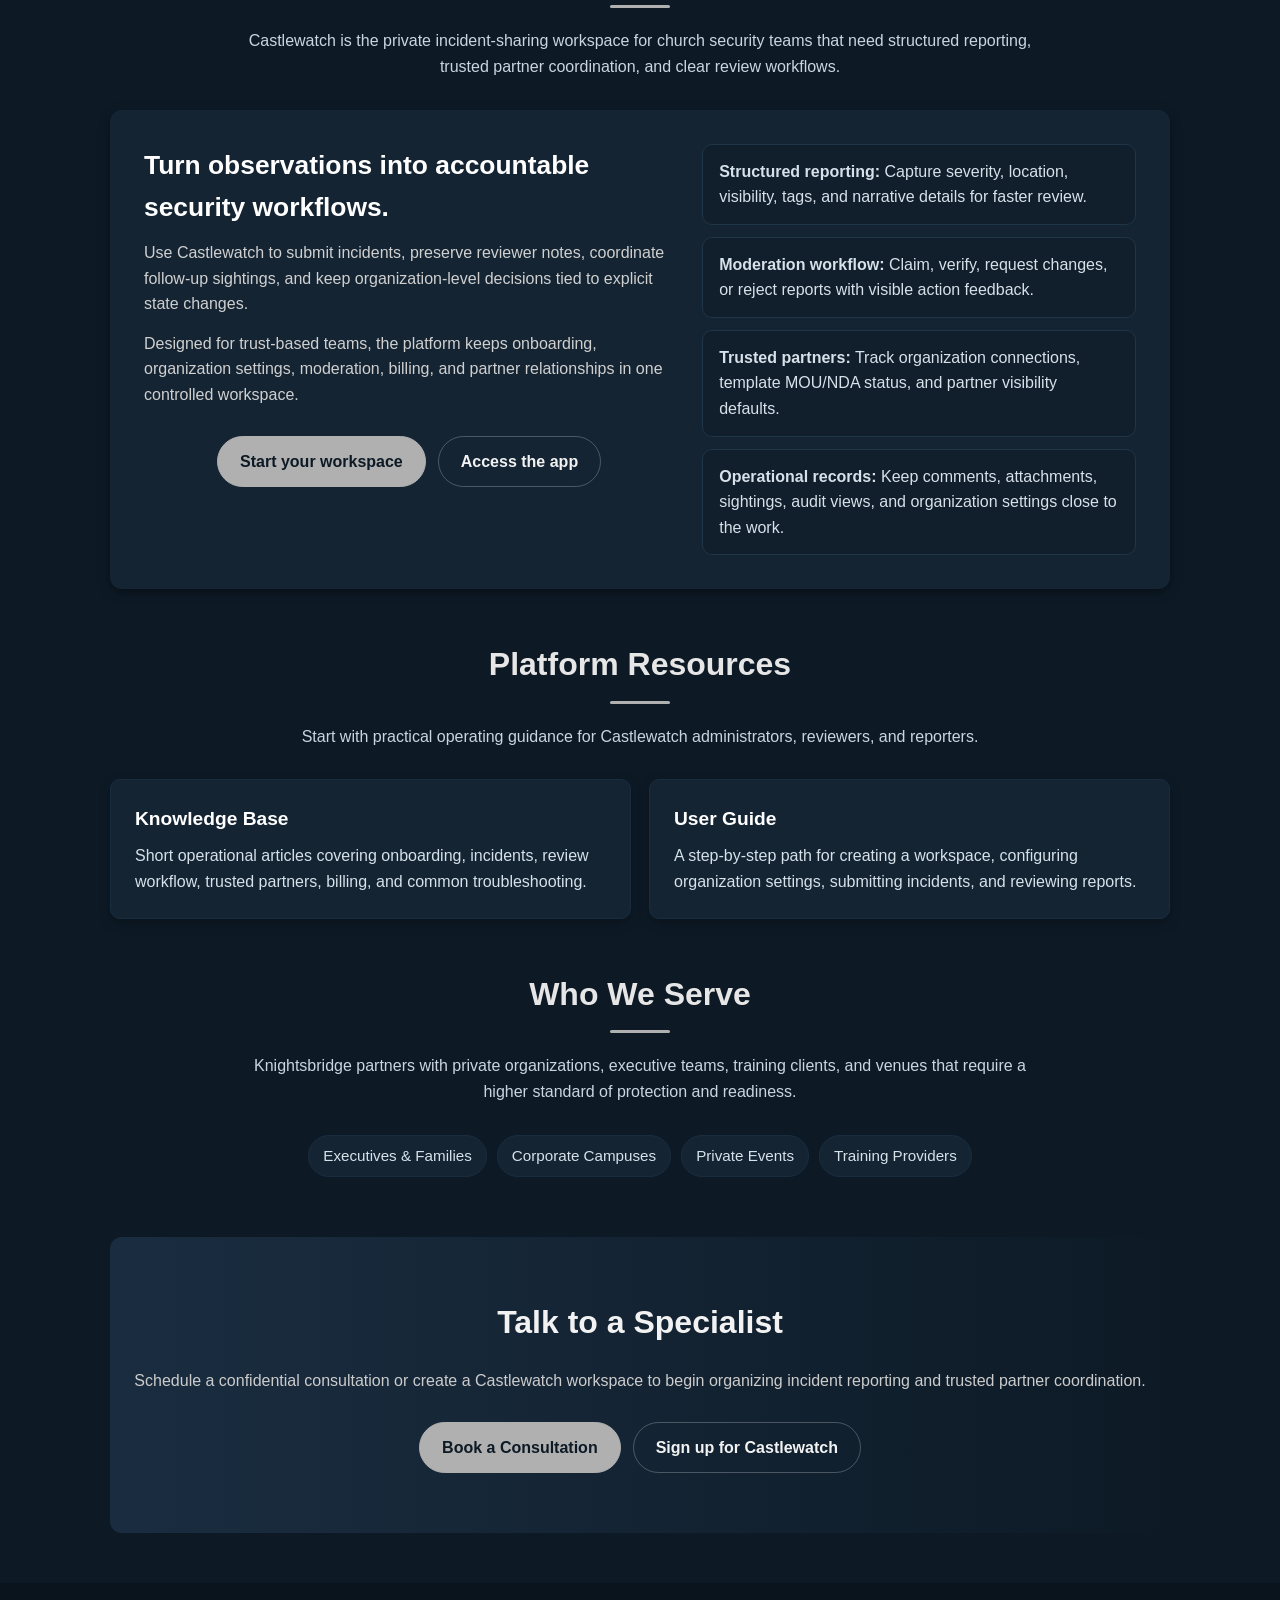
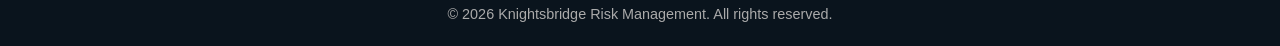
==== commit 3cb9d3eb: "Add Castlewatch app links and docs" ====
--- a/index.html
+++ b/index.html
@@ -26,10 +26,22 @@
     header {
       text-align: center;
       position: relative;
-      background: linear-gradient(180deg, rgba(4, 8, 12, 0.82) 0%, rgba(13, 26, 38, 0.95) 100%),
-            url('assets/hero-swiss.jpg') 50% 30% / cover no-repeat;
+      background: linear-gradient(180deg, rgba(4, 8, 12, 0.92) 0%, rgba(13, 26, 38, 0.98) 100%);
       padding: 70px 20px;
       overflow: hidden;
+    }
+    header::before {
+      content: "";
+      position: absolute;
+      inset: 0;
+      background:
+        url("data:image/svg+xml,%3Csvg xmlns='http://www.w3.org/2000/svg' width='140' height='120' viewBox='0 0 140 120'%3E%3Cg fill='none' stroke='rgba(255,255,255,0.14)' stroke-width='1.8'%3E%3Cpath d='M35 4 L70 24 L70 64 L35 84 L0 64 L0 24 Z'/%3E%3Cpath d='M105 4 L140 24 L140 64 L105 84 L70 64 L70 24 Z'/%3E%3Cpath d='M35 64 L70 84 L70 124 L35 144 L0 124 L0 84 Z'/%3E%3Cpath d='M105 64 L140 84 L140 124 L105 144 L70 124 L70 84 Z'/%3E%3C/g%3E%3C/svg%3E");
+      background-size: 140px 120px;
+      background-position: center, center;
+      mix-blend-mode: screen;
+      opacity: 0.75;
+      z-index: 1;
+      pointer-events: none;
     }
     @media (min-width: 768px) {
       header { padding: 120px 20px; }
@@ -54,6 +66,101 @@
       color: #d6e1ea;
       max-width: 900px;
       margin: 0 auto;
+    }
+    .site-nav {
+      position: relative;
+      z-index: 3;
+      display: flex;
+      align-items: center;
+      justify-content: space-between;
+      gap: 16px;
+      max-width: 1100px;
+      margin: 0 auto 48px;
+      text-align: left;
+    }
+    .site-nav a {
+      color: #d6e1ea;
+      text-decoration: none;
+      font-weight: 700;
+      transition: color 0.2s ease, border-color 0.2s ease, background 0.2s ease;
+    }
+    .nav-brand {
+      letter-spacing: 0.08em;
+      text-transform: uppercase;
+      font-size: 0.85rem;
+    }
+    .nav-links {
+      display: flex;
+      align-items: center;
+      justify-content: flex-end;
+      gap: 12px;
+      flex-wrap: wrap;
+    }
+    .nav-links a {
+      border: 1px solid transparent;
+      border-radius: 999px;
+      padding: 8px 12px;
+      font-size: 0.9rem;
+    }
+    .nav-links a:hover {
+      color: #ffffff;
+      border-color: rgba(255,255,255,0.18);
+      background: rgba(255,255,255,0.06);
+    }
+    .nav-links .nav-cta {
+      background: #d6e1ea;
+      color: #0d1a26;
+      border-color: #d6e1ea;
+    }
+    .nav-links .nav-cta:hover {
+      background: #ffffff;
+      color: #0d1a26;
+    }
+    .hero-actions, .cta-actions {
+      display: flex;
+      justify-content: center;
+      flex-wrap: wrap;
+      gap: 12px;
+      margin-top: 28px;
+    }
+    .button-link {
+      display: inline-flex;
+      align-items: center;
+      justify-content: center;
+      min-height: 46px;
+      padding: 12px 22px;
+      border-radius: 999px;
+      border: 1px solid #b0b0b0;
+      background: #b0b0b0;
+      color: #0d1a26;
+      font-weight: 800;
+      text-decoration: none;
+      transition: background 0.2s ease, color 0.2s ease, border-color 0.2s ease;
+    }
+    .button-link:hover {
+      background: #ffffff;
+      border-color: #ffffff;
+      color: #0d1a26;
+    }
+    .button-link.secondary {
+      background: transparent;
+      color: #f2f2f2;
+      border-color: rgba(255,255,255,0.24);
+    }
+    .button-link.secondary:hover {
+      background: rgba(255,255,255,0.08);
+      color: #ffffff;
+    }
+    @media (max-width: 720px) {
+      .site-nav {
+        align-items: stretch;
+        flex-direction: column;
+        margin-bottom: 34px;
+        text-align: center;
+      }
+      .nav-links {
+        justify-content: center;
+      }
     }
 
     /* Container */
@@ -113,6 +220,69 @@
     .service-card p {
       color: #d0d0d0;
     }
+    .platform-panel {
+      display: grid;
+      gap: 28px;
+      align-items: start;
+      grid-template-columns: minmax(0, 1.1fr) minmax(280px, 0.9fr);
+      background: #142433;
+      padding: 34px;
+      border-radius: 12px;
+      box-shadow: 0 4px 12px rgba(0,0,0,0.4);
+    }
+    .platform-panel h3 {
+      color: #ffffff;
+      font-size: 1.65rem;
+      margin-bottom: 12px;
+    }
+    .platform-panel p {
+      color: #d0d0d0;
+      margin-bottom: 14px;
+    }
+    .platform-list {
+      list-style: none;
+      display: grid;
+      gap: 12px;
+    }
+    .platform-list li {
+      border: 1px solid #1f3548;
+      border-radius: 10px;
+      background: rgba(0,0,0,0.16);
+      color: #d6e1ea;
+      padding: 14px 16px;
+    }
+    .doc-links {
+      display: grid;
+      gap: 18px;
+      grid-template-columns: repeat(auto-fit, minmax(240px, 1fr));
+    }
+    .doc-link {
+      display: block;
+      min-height: 100%;
+      background: #142433;
+      border: 1px solid #1a2d40;
+      border-radius: 10px;
+      padding: 24px;
+      color: #d6e1ea;
+      text-decoration: none;
+      box-shadow: 0 4px 12px rgba(0,0,0,0.32);
+      transition: transform 0.2s ease, border-color 0.2s ease;
+    }
+    .doc-link:hover {
+      transform: translateY(-4px);
+      border-color: rgba(255,255,255,0.24);
+    }
+    .doc-link strong {
+      display: block;
+      margin-bottom: 8px;
+      color: #ffffff;
+      font-size: 1.2rem;
+    }
+    @media (max-width: 900px) {
+      .platform-panel {
+        grid-template-columns: 1fr;
+      }
+    }
 
     /* Why / Value props */
     .why-list {
@@ -163,7 +333,7 @@
       margin-bottom: 25px;
       color: #cccccc;
     }
-    .cta a {
+    .cta > a {
       display: inline-block;
       padding: 12px 25px;
       background: #b0b0b0;
@@ -173,7 +343,7 @@
       text-decoration: none;
       transition: background 0.3s ease, color 0.3s ease;
     }
-    .cta a:hover {
+    .cta > a:hover {
       background: #ffffff;
       color: #0d1a26;
     }
@@ -192,39 +362,106 @@
   <body>
     <!-- Hero Section -->
     <header>
+    <nav class="site-nav" aria-label="Primary navigation">
+      <a class="nav-brand" href="/">Knightsbridge Risk</a>
+      <div class="nav-links">
+        <a href="#capabilities">Offerings</a>
+        <a href="#castlewatch">Castlewatch</a>
+        <a href="knowledge-base/">Knowledge Base</a>
+        <a href="user-guide/">User Guide</a>
+        <a href="https://castlewatch.onrender.com/login">Log in</a>
+        <a class="nav-cta" href="https://castlewatch.onrender.com/signup">Sign up</a>
+      </div>
+    </nav>
     <div class="hero-inner">
         <img src="logo-trim.png" alt="Knightsbridge Risk Management logo" loading="eager">
-        <h1>Elite Protection for Places of Worship</h1>
-        <p class="subtitle">Professional, discreet armed guards for churches and faith communities. We deter threats, protect congregants, and coordinate with leadership and local law enforcement.</p>
+        <h1>Protective Security & Tactical Risk Solutions</h1>
+        <p class="subtitle">Knightsbridge Risk Management delivers armed security, executive protection, and red‑team testing—plus rigorous evaluations that connect clients with proven tactical training.</p>
+        <div class="hero-actions" aria-label="Castlewatch application links">
+          <a class="button-link" href="https://castlewatch.onrender.com/signup">Create a Castlewatch workspace</a>
+          <a class="button-link secondary" href="https://castlewatch.onrender.com/login">Log in to Castlewatch</a>
+        </div>
     </div>
     </header>
 
     <!-- Offerings Section -->
     <div id="capabilities" class="container">
       <h2 class="section-title">Offerings</h2>
-      <p class="section-lead">Dedicated armed security for churches and other places of worship—uniformed or low‑profile guards for services, events, and daily operations. Access control, perimeter watch, roving patrols, and active‑shooter response.</p>
+      <p class="section-lead">Comprehensive services for organizations, executives, and teams that require discreet protection, realistic readiness, and validated security programs.</p>
+      <div class="services">
+        <div class="service-card">
+          <h3>Armed Security & Executive Protection</h3>
+          <p>Low‑profile, highly disciplined protection teams for people, facilities, and events. Threat‑informed posture, professional presence, and seamless coordination with stakeholders.</p>
+        </div>
+        <div class="service-card">
+          <h3>Tactical Training Evaluation</h3>
+          <p>Independent assessment of tactical training offerings and instructors. Knightsbridge brokers and fills courses spanning basic firearms and CCW to close‑quarters battle and small‑unit tactics under night vision.</p>
+        </div>
+        <div class="service-card">
+          <h3>Red Teams for Security Testing</h3>
+          <p>Adversarial testing to reveal gaps in physical security, access control, and response protocols. Clear findings with prioritized remediation plans.</p>
+        </div>
+      </div>
     </div>
 
     <!-- Why Knightsbridge Section -->
     <div id="why" class="container">
       <h2 class="section-title">Why Knightsbridge</h2>
       <ul class="why-list">
-        <li><strong>Proven pedigree:</strong> Our staff train and qualify with the nation’s top tactical instructors, including many former military professionals.</li>
-        <li><strong>Discretion first:</strong> Low‑profile presence that blends seamlessly with your environment.</li>
-        <li><strong>Faith‑venue expertise:</strong> Experienced securing church services, events, and campuses with a respectful, community‑minded posture.</li>
+        <li><strong>Proven pedigree:</strong> Our staff train and qualify with the nation’s top tactical instructors, including former military and law‑enforcement professionals.</li>
+        <li><strong>Discretion first:</strong> Low‑profile presence that blends seamlessly with your environment and culture.</li>
+        <li><strong>Operational clarity:</strong> Clear scope, tight communications, and practical recommendations you can implement quickly.</li>
       </ul>
+    </div>
+
+    <!-- Castlewatch Platform Section -->
+    <div id="castlewatch" class="container">
+      <h2 class="section-title">Castlewatch Incident Coordination</h2>
+      <p class="section-lead">Castlewatch is the private incident-sharing workspace for church security teams that need structured reporting, trusted partner coordination, and clear review workflows.</p>
+      <div class="platform-panel">
+        <div>
+          <h3>Turn observations into accountable security workflows.</h3>
+          <p>Use Castlewatch to submit incidents, preserve reviewer notes, coordinate follow-up sightings, and keep organization-level decisions tied to explicit state changes.</p>
+          <p>Designed for trust-based teams, the platform keeps onboarding, organization settings, moderation, billing, and partner relationships in one controlled workspace.</p>
+          <div class="cta-actions">
+            <a class="button-link" href="https://castlewatch.onrender.com/signup">Start your workspace</a>
+            <a class="button-link secondary" href="https://castlewatch.onrender.com/login">Access the app</a>
+          </div>
+        </div>
+        <ul class="platform-list">
+          <li><strong>Structured reporting:</strong> Capture severity, location, visibility, tags, and narrative details for faster review.</li>
+          <li><strong>Moderation workflow:</strong> Claim, verify, request changes, or reject reports with visible action feedback.</li>
+          <li><strong>Trusted partners:</strong> Track organization connections, template MOU/NDA status, and partner visibility defaults.</li>
+          <li><strong>Operational records:</strong> Keep comments, attachments, sightings, audit views, and organization settings close to the work.</li>
+        </ul>
+      </div>
+    </div>
+
+    <!-- Documentation Section -->
+    <div id="resources" class="container">
+      <h2 class="section-title">Platform Resources</h2>
+      <p class="section-lead">Start with practical operating guidance for Castlewatch administrators, reviewers, and reporters.</p>
+      <div class="doc-links">
+        <a class="doc-link" href="knowledge-base/">
+          <strong>Knowledge Base</strong>
+          Short operational articles covering onboarding, incidents, review workflow, trusted partners, billing, and common troubleshooting.
+        </a>
+        <a class="doc-link" href="user-guide/">
+          <strong>User Guide</strong>
+          A step-by-step path for creating a workspace, configuring organization settings, submitting incidents, and reviewing reports.
+        </a>
+      </div>
     </div>
 
     <!-- Who We Serve Section -->
     <div id="clients" class="container">
       <h2 class="section-title">Who We Serve</h2>
-      <p class="section-lead"> Knightsbridge specializes in faith-based security for churches, synagogues, mosques, temples, and affiliated schools. 
-  Our approach preserves hospitality and sacred space while quietly hardening people, policies, and property against modern threats.</p>
+      <p class="section-lead">Knightsbridge partners with private organizations, executive teams, training clients, and venues that require a higher standard of protection and readiness.</p>
       <div class="pill-list">
-        <span class="pill">Churches</span>
-        <span class="pill">Synagogues</span>
-        <span class="pill">Mosques</span>
-        <span class="pill">Temples</span>
+        <span class="pill">Executives & Families</span>
+        <span class="pill">Corporate Campuses</span>
+        <span class="pill">Private Events</span>
+        <span class="pill">Training Providers</span>
       </div>
     </div>
 
@@ -232,14 +469,17 @@
     <div class="container">
       <div class="cta">
       <h2>Talk to a Specialist</h2>
-      <p>Schedule a confidential consultation. We’ll map your current risks, prioritize actions, and propose a clear, practical plan.</p>
-      <a href="mailto:contact@knightsrisk.com">Book a Consultation</a>
+      <p>Schedule a confidential consultation or create a Castlewatch workspace to begin organizing incident reporting and trusted partner coordination.</p>
+      <div class="cta-actions">
+        <a class="button-link" href="mailto:contact@knightsrisk.com">Book a Consultation</a>
+        <a class="button-link secondary" href="https://castlewatch.onrender.com/signup">Sign up for Castlewatch</a>
+      </div>
       </div>
     </div>
 
   <!-- Footer -->
   <footer>
-    &copy; 2025 Knightsbridge Risk Management. All rights reserved.
+    &copy; 2026 Knightsbridge Risk Management. All rights reserved.
   </footer>
 </body>
 </html>
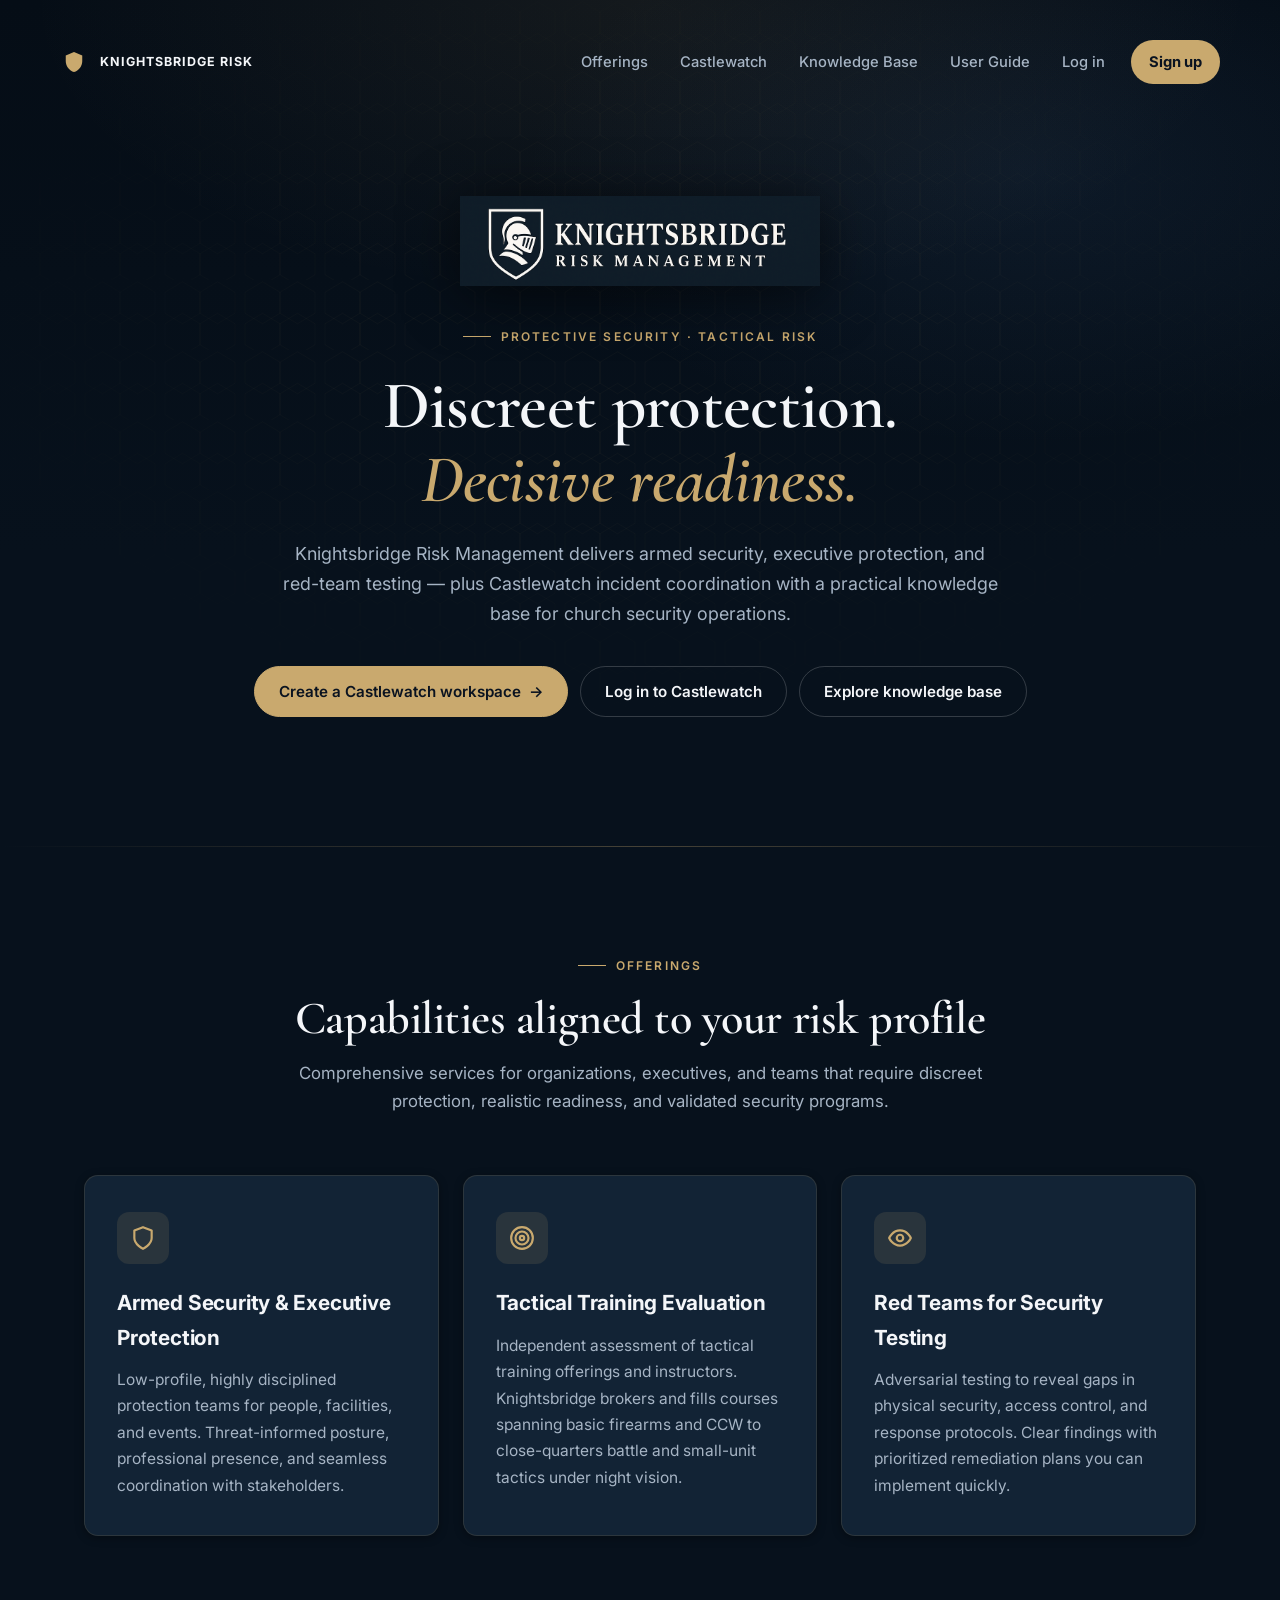
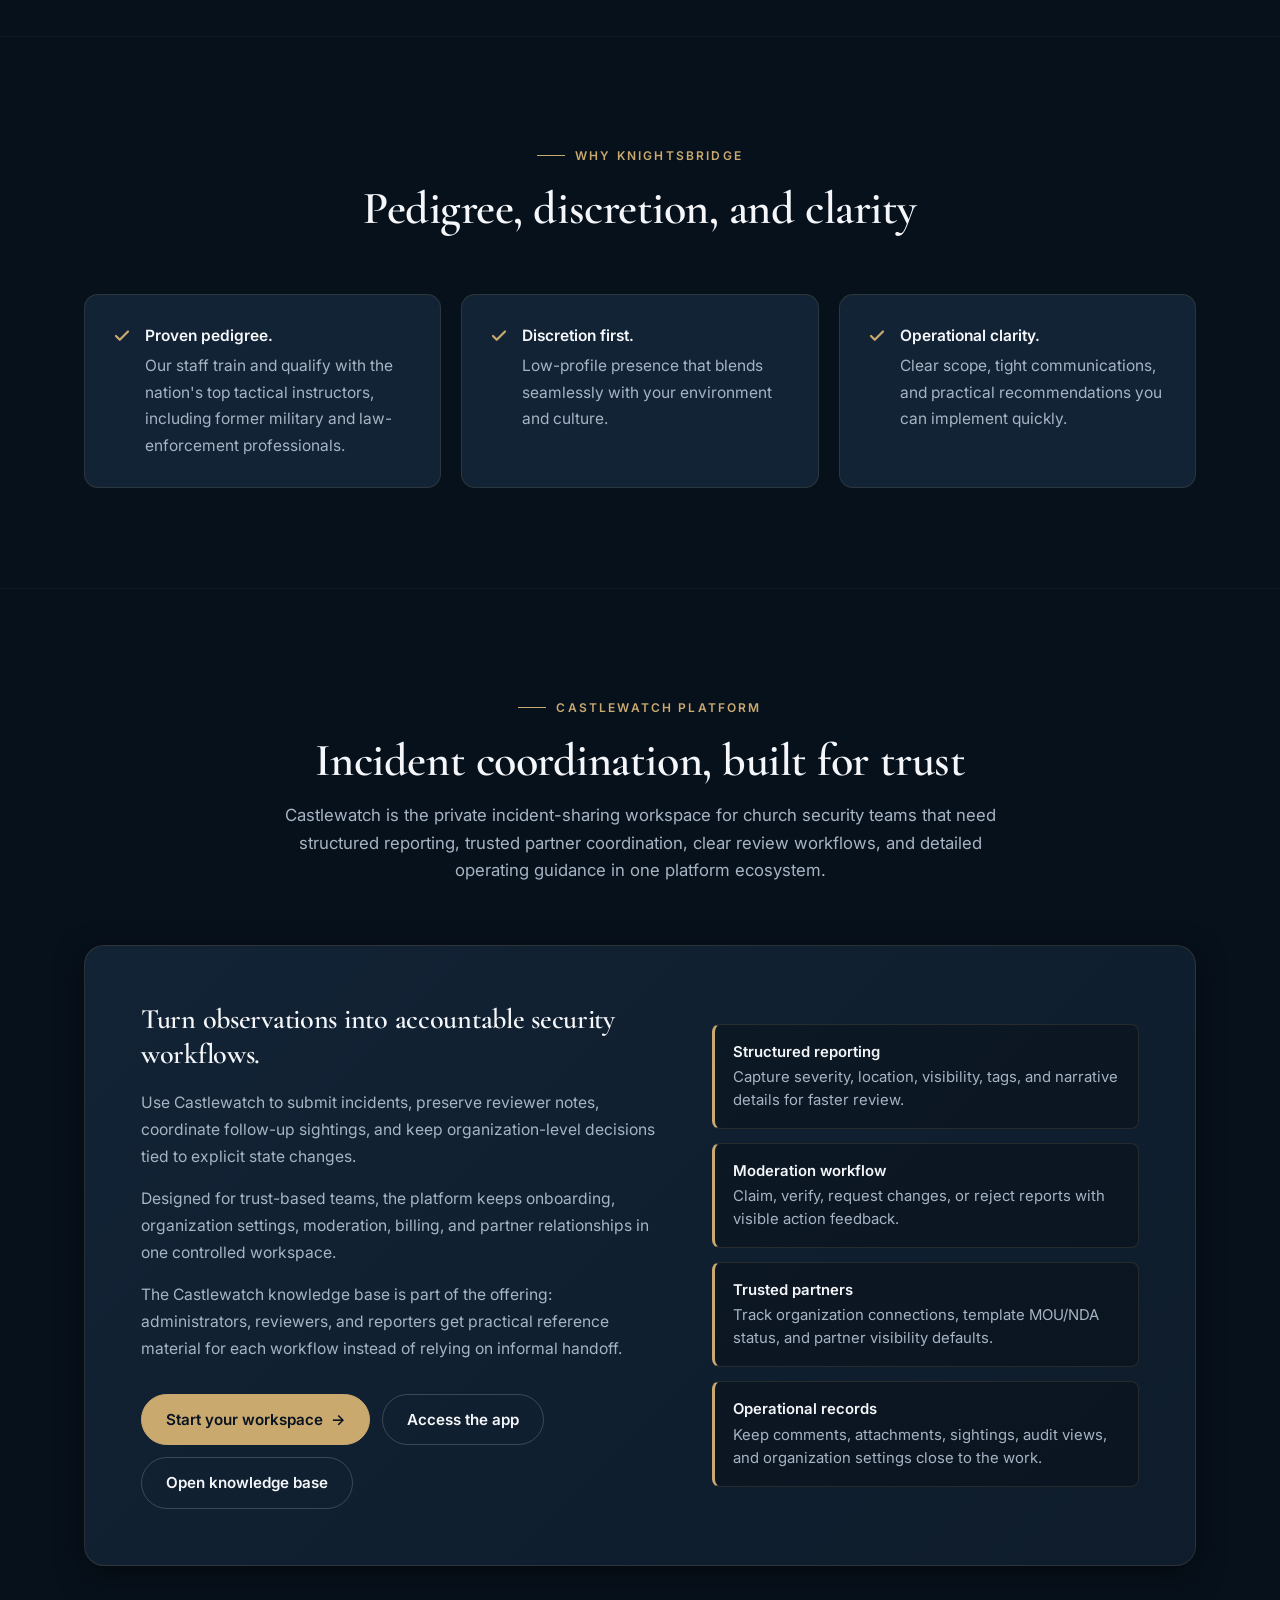
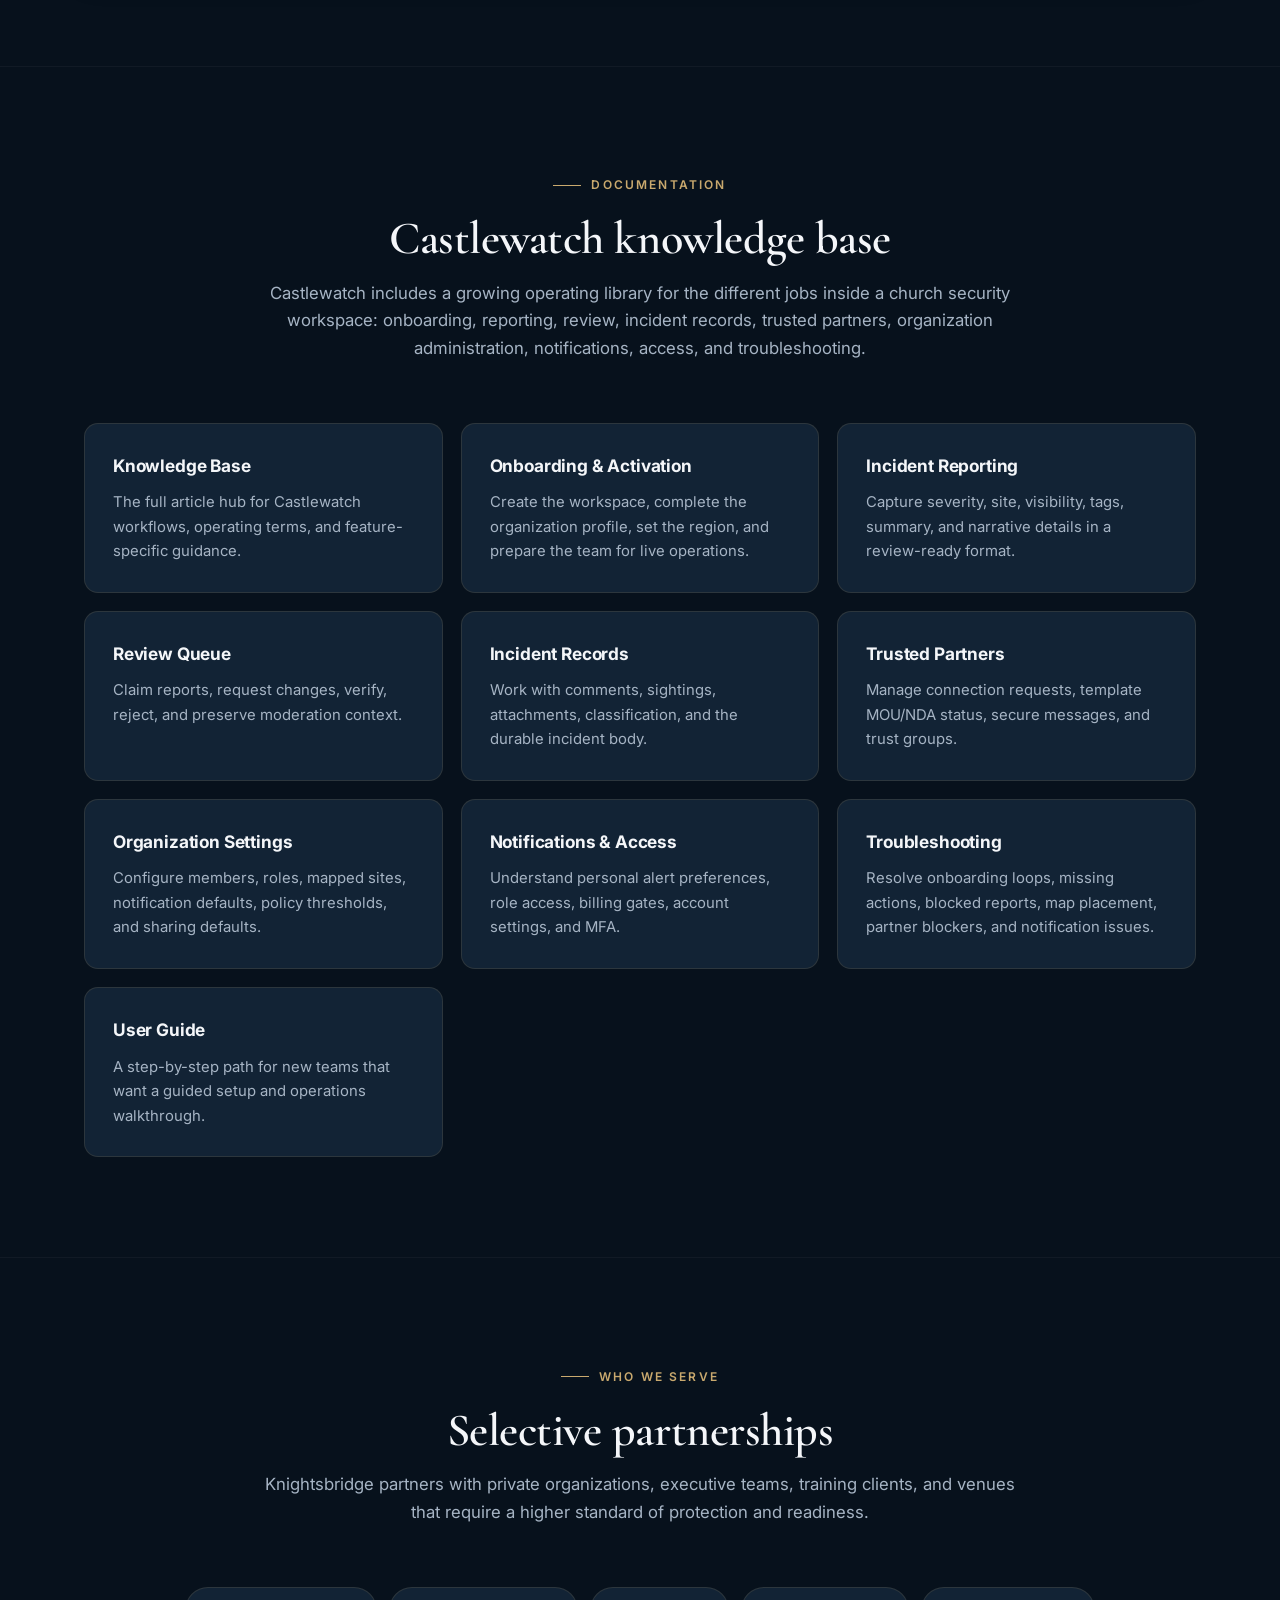
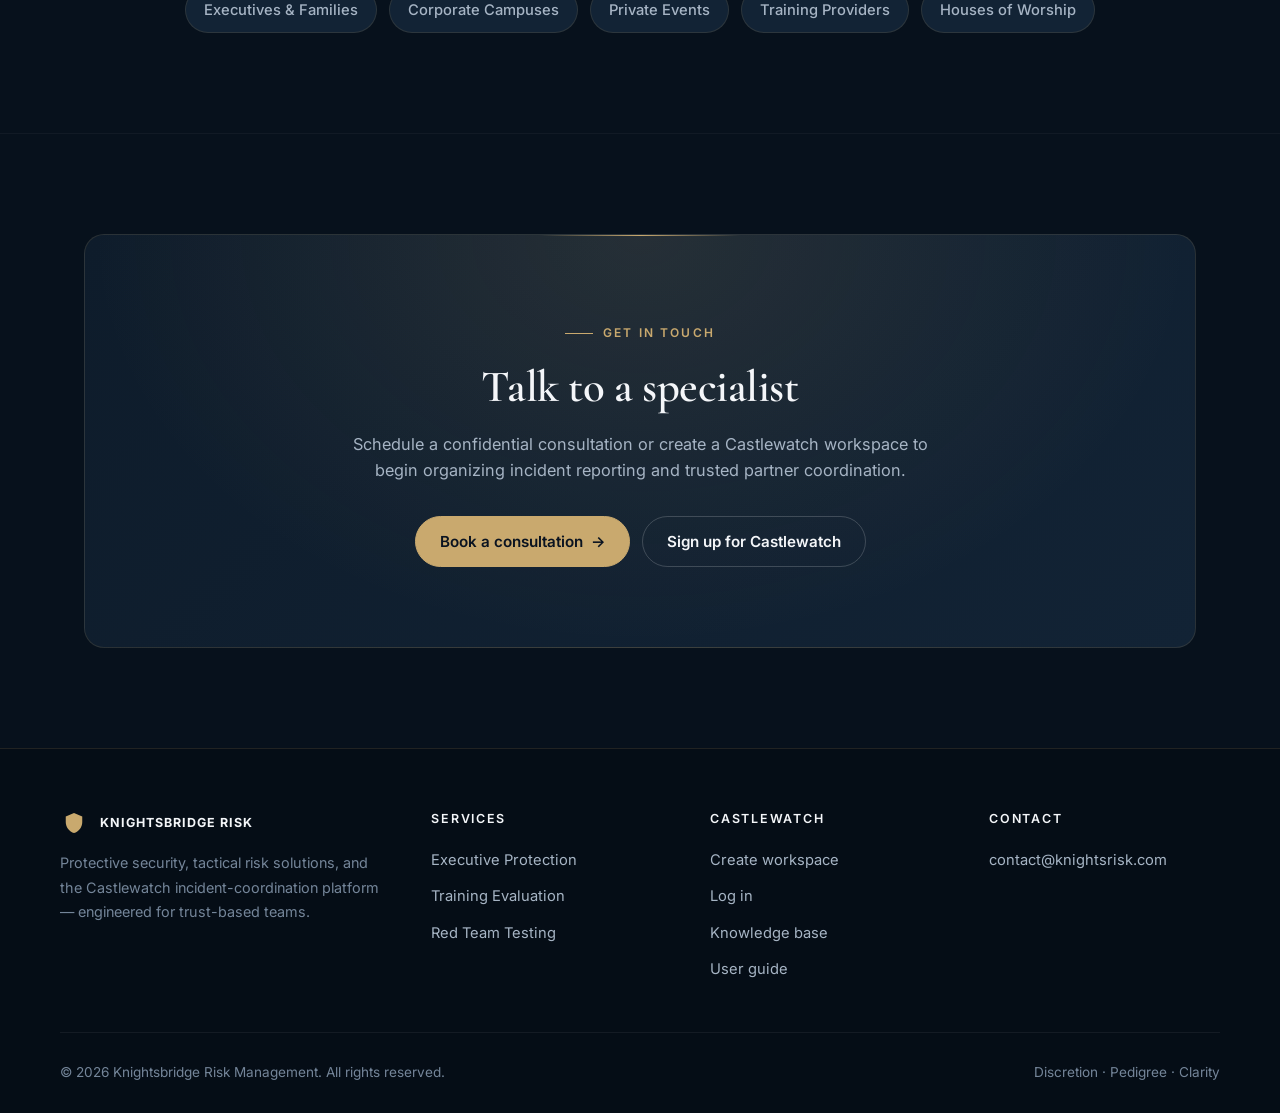
==== commit e0db68d5: "Expand Castlewatch knowledge base" ====
--- a/index.html
+++ b/index.html
@@ -4,482 +4,904 @@
   <meta charset="UTF-8">
   <meta name="viewport" content="width=device-width, initial-scale=1.0">
   <title>Knightsbridge Risk Management</title>
+  <meta name="description" content="Armed security, executive protection, tactical training evaluation, and red-team testing — plus Castlewatch incident coordination for trust-based security teams.">
+  <link rel="canonical" href="https://knightsrisk.com/">
+  <meta property="og:type" content="website">
+  <meta property="og:url" content="https://knightsrisk.com/">
+  <meta property="og:title" content="Knightsbridge Risk Management">
+  <meta property="og:description" content="Discreet protection. Decisive readiness. Armed security, executive protection, red-team testing, and the Castlewatch incident-coordination platform.">
+  <meta property="og:image" content="https://knightsrisk.com/assets/favicon-180.png">
+  <meta property="og:site_name" content="Knightsbridge Risk Management">
+  <meta name="twitter:card" content="summary">
+  <meta name="twitter:title" content="Knightsbridge Risk Management">
+  <meta name="twitter:description" content="Discreet protection. Decisive readiness. Armed security, executive protection, red-team testing, and the Castlewatch incident-coordination platform.">
+  <meta name="twitter:image" content="https://knightsrisk.com/assets/favicon-180.png">
+  <meta name="theme-color" content="#07111c">
   <link rel="icon" type="image/png" sizes="32x32" href="assets/favicon-32.png">
   <link rel="icon" type="image/png" sizes="16x16" href="assets/favicon-16.png">
   <link rel="apple-touch-icon" sizes="180x180" href="assets/favicon-180.png">
   <link rel="shortcut icon" href="assets/favicon.ico" type="image/x-icon">
+  <link rel="preconnect" href="https://fonts.googleapis.com">
+  <link rel="preconnect" href="https://fonts.gstatic.com" crossorigin>
+  <link href="https://fonts.googleapis.com/css2?family=Inter:wght@400;500;600;700;800&family=Cormorant+Garamond:wght@500;600;700&display=swap" rel="stylesheet">
   <style>
-    /* Global Reset & Fonts */
-    * {
-      margin: 0;
-      padding: 0;
-      box-sizing: border-box;
-    }
+    /* Design Tokens */
+    :root {
+      --bg: #07111c;
+      --bg-elevated: #0e1c2b;
+      --surface: #122335;
+      --surface-2: #16293d;
+      --border: rgba(201, 169, 110, 0.14);
+      --border-strong: rgba(201, 169, 110, 0.32);
+      --text: #f4f6f9;
+      --text-muted: #a6b4c4;
+      --text-dim: #748599;
+      --accent: #c9a96e;
+      --accent-bright: #e0c084;
+      --accent-dim: rgba(201, 169, 110, 0.12);
+      --danger: #e07a5f;
+      --shadow-sm: 0 2px 8px rgba(0, 0, 0, 0.35);
+      --shadow-md: 0 8px 28px rgba(0, 0, 0, 0.5);
+      --shadow-lg: 0 20px 60px rgba(0, 0, 0, 0.55);
+      --radius-sm: 8px;
+      --radius-md: 14px;
+      --radius-lg: 20px;
+      --ease: cubic-bezier(0.22, 1, 0.36, 1);
+    }
+
+    /* Reset */
+    *, *::before, *::after { box-sizing: border-box; margin: 0; padding: 0; }
+    html { scroll-behavior: smooth; }
     body {
-      font-family: "Segoe UI", Tahoma, Geneva, Verdana, sans-serif;
-      background-color: #0d1a26; /* deep navy */
-      color: #f2f2f2;
-      line-height: 1.6;
+      font-family: 'Inter', -apple-system, BlinkMacSystemFont, 'Segoe UI', Roboto, sans-serif;
+      background: var(--bg);
+      color: var(--text);
+      line-height: 1.65;
+      font-weight: 400;
+      -webkit-font-smoothing: antialiased;
+      -moz-osx-font-smoothing: grayscale;
+      overflow-x: hidden;
+    }
+    img { max-width: 100%; height: auto; display: block; }
+    a { color: inherit; }
+
+    /* Display type */
+    .display {
+      font-family: 'Cormorant Garamond', Georgia, serif;
+      font-weight: 600;
+      letter-spacing: -0.01em;
+      line-height: 1.1;
+    }
+    .eyebrow {
+      display: inline-flex;
+      align-items: center;
+      gap: 10px;
+      font-size: 0.75rem;
+      font-weight: 600;
+      letter-spacing: 0.18em;
+      text-transform: uppercase;
+      color: var(--accent);
+    }
+    .eyebrow::before {
+      content: "";
+      width: 28px;
+      height: 1px;
+      background: var(--accent);
+      display: inline-block;
     }
 
     /* Header / Hero */
     header {
-      text-align: center;
       position: relative;
-      background: linear-gradient(180deg, rgba(4, 8, 12, 0.92) 0%, rgba(13, 26, 38, 0.98) 100%);
-      padding: 70px 20px;
+      padding: 28px 24px 110px;
       overflow: hidden;
+      background:
+        radial-gradient(ellipse 80% 60% at 50% 0%, rgba(201, 169, 110, 0.08), transparent 60%),
+        radial-gradient(ellipse 60% 50% at 80% 20%, rgba(70, 110, 160, 0.12), transparent 65%),
+        linear-gradient(180deg, #050d16 0%, #07111c 65%, var(--bg) 100%);
     }
     header::before {
       content: "";
       position: absolute;
       inset: 0;
-      background:
-        url("data:image/svg+xml,%3Csvg xmlns='http://www.w3.org/2000/svg' width='140' height='120' viewBox='0 0 140 120'%3E%3Cg fill='none' stroke='rgba(255,255,255,0.14)' stroke-width='1.8'%3E%3Cpath d='M35 4 L70 24 L70 64 L35 84 L0 64 L0 24 Z'/%3E%3Cpath d='M105 4 L140 24 L140 64 L105 84 L70 64 L70 24 Z'/%3E%3Cpath d='M35 64 L70 84 L70 124 L35 144 L0 124 L0 84 Z'/%3E%3Cpath d='M105 64 L140 84 L140 124 L105 144 L70 124 L70 84 Z'/%3E%3C/g%3E%3C/svg%3E");
-      background-size: 140px 120px;
-      background-position: center, center;
-      mix-blend-mode: screen;
-      opacity: 0.75;
-      z-index: 1;
+      background-image:
+        url("data:image/svg+xml,%3Csvg xmlns='http://www.w3.org/2000/svg' width='80' height='80' viewBox='0 0 80 80'%3E%3Cg fill='none' stroke='rgba(201,169,110,0.07)' stroke-width='1'%3E%3Cpath d='M20 2 L40 14 L40 38 L20 50 L0 38 L0 14 Z'/%3E%3Cpath d='M60 2 L80 14 L80 38 L60 50 L40 38 L40 14 Z'/%3E%3Cpath d='M20 38 L40 50 L40 74 L20 86 L0 74 L0 50 Z'/%3E%3Cpath d='M60 38 L80 50 L80 74 L60 86 L40 74 L40 50 Z'/%3E%3C/g%3E%3C/svg%3E");
+      background-size: 80px 70px;
+      opacity: 0.6;
+      mask-image: radial-gradient(ellipse 70% 60% at 50% 40%, black 30%, transparent 80%);
+      -webkit-mask-image: radial-gradient(ellipse 70% 60% at 50% 40%, black 30%, transparent 80%);
+      z-index: 0;
       pointer-events: none;
     }
-    @media (min-width: 768px) {
-      header { padding: 120px 20px; }
-    }
-    header .hero-inner { max-width: 1100px; margin: 0 auto; position: relative; z-index: 2; }
-
-    header img {
-      width: clamp(200px, 40vw, 640px);
-      height: auto;
-      max-width: 90%;
-      margin-bottom: 14px;
-      filter: drop-shadow(0 6px 20px rgba(0,0,0,0.5));
-    }
-    header h1 {
-      font-size: clamp(1.9rem, 3.6vw, 3rem);
-      letter-spacing: 2px;
-      margin-bottom: 8px;
-      color: #ffffff;
-    }
-    header .subtitle {
-      font-size: clamp(1rem, 2.2vw, 1.25rem);
-      color: #d6e1ea;
-      max-width: 900px;
-      margin: 0 auto;
-    }
-    .site-nav {
+    header::after {
+      content: "";
+      position: absolute;
+      left: 0;
+      right: 0;
+      bottom: 0;
+      height: 1px;
+      background: linear-gradient(90deg, transparent, var(--border-strong), transparent);
+      z-index: 2;
+    }
+
+    .hero-wrap {
       position: relative;
       z-index: 3;
+      max-width: 1160px;
+      margin: 0 auto;
+    }
+
+    /* Navigation */
+    .site-nav {
       display: flex;
       align-items: center;
       justify-content: space-between;
       gap: 16px;
-      max-width: 1100px;
-      margin: 0 auto 48px;
-      text-align: left;
-    }
-    .site-nav a {
-      color: #d6e1ea;
+      padding: 12px 0;
+      margin-bottom: 80px;
+    }
+    .nav-brand {
+      display: flex;
+      align-items: center;
+      gap: 12px;
       text-decoration: none;
+      color: var(--text);
       font-weight: 700;
-      transition: color 0.2s ease, border-color 0.2s ease, background 0.2s ease;
-    }
-    .nav-brand {
       letter-spacing: 0.08em;
       text-transform: uppercase;
-      font-size: 0.85rem;
+      font-size: 0.78rem;
+    }
+    .nav-brand-mark {
+      width: 28px;
+      height: 28px;
+      display: grid;
+      place-items: center;
+      color: var(--accent);
     }
     .nav-links {
       display: flex;
       align-items: center;
-      justify-content: flex-end;
-      gap: 12px;
+      gap: 4px;
       flex-wrap: wrap;
     }
     .nav-links a {
-      border: 1px solid transparent;
+      color: var(--text-muted);
+      text-decoration: none;
+      font-weight: 500;
+      font-size: 0.92rem;
+      padding: 8px 14px;
       border-radius: 999px;
-      padding: 8px 12px;
-      font-size: 0.9rem;
-    }
-    .nav-links a:hover {
-      color: #ffffff;
-      border-color: rgba(255,255,255,0.18);
-      background: rgba(255,255,255,0.06);
-    }
+      transition: color 0.2s var(--ease), background 0.2s var(--ease);
+    }
+    .nav-links a:hover { color: var(--text); background: rgba(255, 255, 255, 0.04); }
     .nav-links .nav-cta {
-      background: #d6e1ea;
-      color: #0d1a26;
-      border-color: #d6e1ea;
-    }
-    .nav-links .nav-cta:hover {
-      background: #ffffff;
-      color: #0d1a26;
-    }
-    .hero-actions, .cta-actions {
+      background: var(--accent);
+      color: #0a1320;
+      font-weight: 700;
+      padding: 10px 18px;
+      margin-left: 8px;
+    }
+    .nav-links .nav-cta:hover { background: var(--accent-bright); color: #0a1320; }
+
+    @media (max-width: 820px) {
+      .site-nav { flex-direction: column; align-items: stretch; gap: 18px; margin-bottom: 50px; }
+      .nav-links { justify-content: center; }
+      .nav-links .nav-cta { margin-left: 0; }
+    }
+
+    /* Hero content */
+    .hero {
+      text-align: center;
+      max-width: 920px;
+      margin: 0 auto;
+      padding: 20px 0;
+    }
+    .hero-logo {
+      width: clamp(180px, 32vw, 360px);
+      margin: 0 auto 32px;
+      filter: drop-shadow(0 8px 28px rgba(0, 0, 0, 0.6));
+    }
+    .hero-eyebrow {
+      justify-content: center;
+      margin-bottom: 22px;
+    }
+    .hero h1 {
+      font-size: clamp(2.4rem, 5.5vw, 4.2rem);
+      margin-bottom: 22px;
+      color: var(--text);
+    }
+    .hero h1 .accent {
+      color: var(--accent);
+      font-style: italic;
+    }
+    .hero .subtitle {
+      font-size: clamp(1rem, 1.4vw, 1.15rem);
+      color: var(--text-muted);
+      max-width: 720px;
+      margin: 0 auto 36px;
+      line-height: 1.7;
+    }
+    .hero-actions {
       display: flex;
       justify-content: center;
       flex-wrap: wrap;
       gap: 12px;
-      margin-top: 28px;
-    }
-    .button-link {
+    }
+
+    /* Buttons */
+    .btn {
       display: inline-flex;
       align-items: center;
       justify-content: center;
-      min-height: 46px;
-      padding: 12px 22px;
+      gap: 8px;
+      min-height: 48px;
+      padding: 12px 24px;
       border-radius: 999px;
-      border: 1px solid #b0b0b0;
-      background: #b0b0b0;
-      color: #0d1a26;
-      font-weight: 800;
+      border: 1px solid transparent;
+      font-family: inherit;
+      font-weight: 600;
+      font-size: 0.95rem;
       text-decoration: none;
-      transition: background 0.2s ease, color 0.2s ease, border-color 0.2s ease;
-    }
-    .button-link:hover {
-      background: #ffffff;
-      border-color: #ffffff;
-      color: #0d1a26;
-    }
-    .button-link.secondary {
+      cursor: pointer;
+      transition: all 0.2s var(--ease);
+      white-space: nowrap;
+    }
+    .btn-primary {
+      background: var(--accent);
+      color: #0a1320;
+      border-color: var(--accent);
+    }
+    .btn-primary:hover {
+      background: var(--accent-bright);
+      border-color: var(--accent-bright);
+      transform: translateY(-1px);
+      box-shadow: 0 10px 24px rgba(201, 169, 110, 0.25);
+    }
+    .btn-secondary {
       background: transparent;
-      color: #f2f2f2;
-      border-color: rgba(255,255,255,0.24);
-    }
-    .button-link.secondary:hover {
-      background: rgba(255,255,255,0.08);
-      color: #ffffff;
-    }
-    @media (max-width: 720px) {
-      .site-nav {
-        align-items: stretch;
-        flex-direction: column;
-        margin-bottom: 34px;
-        text-align: center;
-      }
-      .nav-links {
-        justify-content: center;
-      }
-    }
-
-    /* Container */
+      color: var(--text);
+      border-color: rgba(255, 255, 255, 0.18);
+    }
+    .btn-secondary:hover {
+      background: rgba(255, 255, 255, 0.06);
+      border-color: rgba(255, 255, 255, 0.32);
+      color: var(--text);
+    }
+    .btn .arrow {
+      transition: transform 0.2s var(--ease);
+    }
+    .btn:hover .arrow { transform: translateX(3px); }
+
+    /* Container & sections */
     .container {
-      max-width: 1100px;
-      margin: 50px auto;
-      padding: 0 20px;
-    }
-    .section-title {
+      max-width: 1160px;
+      margin: 0 auto;
+      padding: 0 24px;
+    }
+    section {
+      padding: 100px 0;
+      position: relative;
+    }
+    section + section {
+      border-top: 1px solid rgba(255, 255, 255, 0.04);
+    }
+    .section-head {
       text-align: center;
-      font-size: 2em;
-      margin-bottom: 30px;
-      color: #e6e6e6;
+      max-width: 760px;
+      margin: 0 auto 60px;
+    }
+    .section-head .eyebrow { justify-content: center; margin-bottom: 18px; }
+    .section-head h2 {
+      font-size: clamp(2rem, 3.6vw, 3rem);
+      color: var(--text);
+      margin-bottom: 16px;
+    }
+    .section-head p {
+      color: var(--text-muted);
+      font-size: 1.05rem;
+    }
+
+    /* Service cards */
+    .services {
+      display: grid;
+      grid-template-columns: repeat(auto-fit, minmax(300px, 1fr));
+      gap: 24px;
+    }
+    .service-card {
       position: relative;
-    }
-    .section-title::after {
+      background: var(--surface);
+      padding: 36px 32px;
+      border-radius: var(--radius-md);
+      border: 1px solid var(--border);
+      box-shadow: var(--shadow-sm);
+      transition: transform 0.3s var(--ease), border-color 0.3s var(--ease), box-shadow 0.3s var(--ease);
+      overflow: hidden;
+    }
+    .service-card::before {
       content: "";
-      display: block;
-      width: 60px;
-      height: 3px;
-      background: #b0b0b0;
-      margin: 10px auto 0;
-      border-radius: 2px;
-    }
-    .section-lead {
-      text-align: center;
-      color: #cbd5df;
-      margin: -10px auto 30px;
-      max-width: 820px;
-    }
-
-    /* Services / Capabilities */
-    .services, .capabilities {
+      position: absolute;
+      top: 0;
+      left: 0;
+      right: 0;
+      height: 2px;
+      background: linear-gradient(90deg, transparent, var(--accent), transparent);
+      opacity: 0;
+      transition: opacity 0.3s var(--ease);
+    }
+    .service-card:hover {
+      transform: translateY(-6px);
+      border-color: var(--border-strong);
+      box-shadow: var(--shadow-md);
+    }
+    .service-card:hover::before { opacity: 1; }
+    .service-icon {
+      width: 52px;
+      height: 52px;
+      display: grid;
+      place-items: center;
+      background: var(--accent-dim);
+      border-radius: 12px;
+      margin-bottom: 22px;
+      color: var(--accent);
+    }
+    .service-card h3 {
+      font-size: 1.3rem;
+      font-weight: 700;
+      margin-bottom: 12px;
+      color: var(--text);
+      letter-spacing: -0.01em;
+    }
+    .service-card p {
+      color: var(--text-muted);
+      font-size: 0.97rem;
+      line-height: 1.7;
+    }
+
+    /* Why list */
+    .why-list {
+      list-style: none;
       display: grid;
       grid-template-columns: repeat(auto-fit, minmax(280px, 1fr));
-      gap: 30px;
-    }
-    @media (min-width: 1024px) {
-      .capabilities { grid-template-columns: repeat(4, 1fr); }
-    }
-    .service-card {
-      background: #142433;
-      padding: 30px;
-      border-radius: 10px;
-      box-shadow: 0 4px 12px rgba(0,0,0,0.4);
-      transition: transform 0.3s ease, box-shadow 0.3s ease;
-    }
-    .service-card:hover {
-      transform: translateY(-8px);
-      box-shadow: 0 8px 20px rgba(0,0,0,0.6);
-    }
-    .service-card h3 {
-      margin-bottom: 15px;
-      font-size: 1.4em;
-      color: #ffffff;
-    }
-    .service-card p {
-      color: #d0d0d0;
-    }
+      gap: 20px;
+    }
+    .why-list li {
+      background: var(--surface);
+      padding: 28px;
+      border-radius: var(--radius-md);
+      border: 1px solid var(--border);
+      color: var(--text-muted);
+      font-size: 0.97rem;
+      line-height: 1.7;
+      position: relative;
+      padding-left: 60px;
+      transition: border-color 0.3s var(--ease), transform 0.3s var(--ease);
+    }
+    .why-list li::before {
+      content: "";
+      position: absolute;
+      left: 28px;
+      top: 32px;
+      width: 18px;
+      height: 18px;
+      background-image: url("data:image/svg+xml,%3Csvg xmlns='http://www.w3.org/2000/svg' viewBox='0 0 24 24' fill='none' stroke='%23c9a96e' stroke-width='3' stroke-linecap='round' stroke-linejoin='round'%3E%3Cpolyline points='20 6 9 17 4 12'/%3E%3C/svg%3E");
+      background-size: contain;
+      background-repeat: no-repeat;
+    }
+    .why-list li:hover { border-color: var(--border-strong); transform: translateY(-3px); }
+    .why-list li strong { color: var(--text); display: block; margin-bottom: 4px; font-weight: 600; }
+
+    /* Castlewatch panel */
     .platform-panel {
       display: grid;
-      gap: 28px;
-      align-items: start;
+      gap: 48px;
+      align-items: center;
       grid-template-columns: minmax(0, 1.1fr) minmax(280px, 0.9fr);
-      background: #142433;
-      padding: 34px;
-      border-radius: 12px;
-      box-shadow: 0 4px 12px rgba(0,0,0,0.4);
+      background: linear-gradient(135deg, var(--surface) 0%, var(--bg-elevated) 100%);
+      padding: 56px;
+      border-radius: var(--radius-lg);
+      border: 1px solid var(--border);
+      box-shadow: var(--shadow-md);
+      position: relative;
+      overflow: hidden;
+    }
+    .platform-panel::before {
+      content: "";
+      position: absolute;
+      top: -1px;
+      left: 0;
+      right: 0;
+      height: 1px;
+      background: linear-gradient(90deg, transparent, var(--accent), transparent);
+      opacity: 0.5;
     }
     .platform-panel h3 {
-      color: #ffffff;
-      font-size: 1.65rem;
-      margin-bottom: 12px;
+      color: var(--text);
+      font-size: clamp(1.5rem, 2.2vw, 1.85rem);
+      margin-bottom: 18px;
+      letter-spacing: -0.01em;
+      line-height: 1.25;
     }
     .platform-panel p {
-      color: #d0d0d0;
-      margin-bottom: 14px;
-    }
+      color: var(--text-muted);
+      margin-bottom: 16px;
+      font-size: 0.98rem;
+      line-height: 1.7;
+    }
+    .platform-panel .cta-actions { margin-top: 32px; display: flex; flex-wrap: wrap; gap: 12px; }
     .platform-list {
       list-style: none;
       display: grid;
-      gap: 12px;
+      gap: 14px;
     }
     .platform-list li {
-      border: 1px solid #1f3548;
-      border-radius: 10px;
-      background: rgba(0,0,0,0.16);
-      color: #d6e1ea;
-      padding: 14px 16px;
-    }
+      background: rgba(0, 0, 0, 0.25);
+      border: 1px solid var(--border);
+      border-left: 3px solid var(--accent);
+      border-radius: var(--radius-sm);
+      color: var(--text-muted);
+      padding: 16px 18px;
+      font-size: 0.93rem;
+      line-height: 1.55;
+      transition: background 0.3s var(--ease), transform 0.3s var(--ease);
+    }
+    .platform-list li:hover { background: rgba(0, 0, 0, 0.4); transform: translateX(4px); }
+    .platform-list li strong { color: var(--text); display: block; margin-bottom: 2px; font-weight: 600; }
+    @media (max-width: 900px) {
+      .platform-panel { grid-template-columns: 1fr; padding: 36px 28px; }
+    }
+
+    /* Documentation links */
     .doc-links {
       display: grid;
       gap: 18px;
-      grid-template-columns: repeat(auto-fit, minmax(240px, 1fr));
+      grid-template-columns: repeat(auto-fit, minmax(280px, 1fr));
     }
     .doc-link {
       display: block;
-      min-height: 100%;
-      background: #142433;
-      border: 1px solid #1a2d40;
-      border-radius: 10px;
-      padding: 24px;
-      color: #d6e1ea;
+      background: var(--surface);
+      border: 1px solid var(--border);
+      border-radius: var(--radius-md);
+      padding: 28px;
+      color: var(--text-muted);
       text-decoration: none;
-      box-shadow: 0 4px 12px rgba(0,0,0,0.32);
-      transition: transform 0.2s ease, border-color 0.2s ease;
+      transition: transform 0.3s var(--ease), border-color 0.3s var(--ease), background 0.3s var(--ease);
+      position: relative;
+      font-size: 0.93rem;
+      line-height: 1.65;
+    }
+    .doc-link::after {
+      content: "→";
+      position: absolute;
+      top: 28px;
+      right: 28px;
+      color: var(--accent);
+      opacity: 0;
+      transition: opacity 0.3s var(--ease), transform 0.3s var(--ease);
+      font-size: 1.2rem;
+      font-weight: 600;
     }
     .doc-link:hover {
       transform: translateY(-4px);
-      border-color: rgba(255,255,255,0.24);
-    }
+      border-color: var(--border-strong);
+      background: var(--surface-2);
+    }
+    .doc-link:hover::after { opacity: 1; transform: translateX(4px); }
     .doc-link strong {
       display: block;
-      margin-bottom: 8px;
-      color: #ffffff;
-      font-size: 1.2rem;
-    }
-    @media (max-width: 900px) {
-      .platform-panel {
-        grid-template-columns: 1fr;
-      }
-    }
-
-    /* Why / Value props */
-    .why-list {
-      list-style: none;
-      display: grid;
-      grid-template-columns: repeat(auto-fit, minmax(260px, 1fr));
-      gap: 18px 24px;
-      margin-top: 10px;
-    }
-    .why-list li {
-      background: #142433;
-      border-left: 3px solid #1a2d40;
-      padding: 14px 16px;
-      border-radius: 8px;
-      color: #cfd8e3;
-    }
-
-    /* Pill list */
+      margin-bottom: 10px;
+      color: var(--text);
+      font-size: 1.08rem;
+      font-weight: 700;
+      letter-spacing: -0.01em;
+      padding-right: 24px;
+    }
+
+    /* Clients pills */
     .pill-list {
       display: flex;
       flex-wrap: wrap;
-      gap: 10px;
+      gap: 12px;
       justify-content: center;
-      margin-top: 10px;
     }
     .pill {
-      background: #142433;
-      color: #d6e1ea;
-      border: 1px solid #1a2d40;
-      padding: 8px 14px;
+      background: var(--surface);
+      color: var(--text-muted);
+      border: 1px solid var(--border);
+      padding: 10px 18px;
       border-radius: 999px;
-      font-size: 0.95rem;
-    }
-
-    /* CTA */
-    .cta {
-      background: linear-gradient(to right, #1a2d40, #0d1a26);
-      padding: 60px 20px;
+      font-size: 0.92rem;
+      font-weight: 500;
+      transition: all 0.2s var(--ease);
+    }
+    .pill:hover {
+      border-color: var(--border-strong);
+      color: var(--text);
+      background: var(--surface-2);
+    }
+
+    /* CTA block */
+    .cta-block {
+      background:
+        radial-gradient(ellipse at top, rgba(201, 169, 110, 0.12), transparent 70%),
+        linear-gradient(135deg, var(--bg-elevated), var(--surface));
+      padding: 80px 40px;
       text-align: center;
-      border-radius: 12px;
-      margin-top: 60px;
-    }
-    .cta h2 {
-      font-size: 2em;
-      margin-bottom: 20px;
-    }
-    .cta p {
-      margin-bottom: 25px;
-      color: #cccccc;
-    }
-    .cta > a {
-      display: inline-block;
-      padding: 12px 25px;
-      background: #b0b0b0;
-      color: #0d1a26;
-      font-weight: bold;
-      border-radius: 6px;
-      text-decoration: none;
-      transition: background 0.3s ease, color 0.3s ease;
-    }
-    .cta > a:hover {
-      background: #ffffff;
-      color: #0d1a26;
-    }
+      border-radius: var(--radius-lg);
+      border: 1px solid var(--border);
+      position: relative;
+      overflow: hidden;
+    }
+    .cta-block::before {
+      content: "";
+      position: absolute;
+      top: 0;
+      left: 50%;
+      transform: translateX(-50%);
+      width: 200px;
+      height: 1px;
+      background: linear-gradient(90deg, transparent, var(--accent), transparent);
+    }
+    .cta-block .eyebrow { justify-content: center; margin-bottom: 20px; }
+    .cta-block h2 {
+      font-size: clamp(2rem, 3.6vw, 2.8rem);
+      margin-bottom: 18px;
+      color: var(--text);
+    }
+    .cta-block p {
+      color: var(--text-muted);
+      margin-bottom: 32px;
+      max-width: 580px;
+      margin-left: auto;
+      margin-right: auto;
+      font-size: 1.02rem;
+    }
+    .cta-block .cta-actions { justify-content: center; display: flex; flex-wrap: wrap; gap: 12px; }
 
     /* Footer */
     footer {
-      background: #0a141d;
-      text-align: center;
-      padding: 20px;
-      margin-top: 50px;
-      font-size: 0.9em;
-      color: #aaaaaa;
+      background: #050d16;
+      border-top: 1px solid var(--border);
+      padding: 60px 24px 30px;
+      margin-top: 0;
+    }
+    .footer-inner {
+      max-width: 1160px;
+      margin: 0 auto;
+      display: grid;
+      grid-template-columns: 1.4fr 1fr 1fr 1fr;
+      gap: 48px;
+      margin-bottom: 40px;
+    }
+    .footer-brand {
+      display: flex;
+      align-items: center;
+      gap: 12px;
+      color: var(--text);
+      font-weight: 700;
+      letter-spacing: 0.08em;
+      text-transform: uppercase;
+      font-size: 0.78rem;
+      margin-bottom: 14px;
+    }
+    .footer-brand-mark {
+      width: 28px;
+      height: 28px;
+      color: var(--accent);
+      display: grid;
+      place-items: center;
+    }
+    .footer-col p {
+      color: var(--text-dim);
+      font-size: 0.9rem;
+      line-height: 1.7;
+      max-width: 320px;
+    }
+    .footer-col h4 {
+      color: var(--text);
+      font-size: 0.78rem;
+      letter-spacing: 0.14em;
+      text-transform: uppercase;
+      font-weight: 600;
+      margin-bottom: 16px;
+    }
+    .footer-col ul { list-style: none; }
+    .footer-col ul li { margin-bottom: 10px; }
+    .footer-col a {
+      color: var(--text-muted);
+      text-decoration: none;
+      font-size: 0.92rem;
+      transition: color 0.2s var(--ease);
+    }
+    .footer-col a:hover { color: var(--accent); }
+    .footer-bottom {
+      max-width: 1160px;
+      margin: 0 auto;
+      padding-top: 28px;
+      border-top: 1px solid rgba(255, 255, 255, 0.06);
+      display: flex;
+      justify-content: space-between;
+      align-items: center;
+      flex-wrap: wrap;
+      gap: 14px;
+      color: var(--text-dim);
+      font-size: 0.85rem;
+    }
+    @media (max-width: 820px) {
+      .footer-inner { grid-template-columns: 1fr 1fr; gap: 32px; }
+    }
+    @media (max-width: 520px) {
+      .footer-inner { grid-template-columns: 1fr; }
+      .footer-bottom { justify-content: center; text-align: center; }
+    }
+
+    /* Reduce motion */
+    @media (prefers-reduced-motion: reduce) {
+      *, *::before, *::after {
+        animation-duration: 0.01ms !important;
+        transition-duration: 0.01ms !important;
+      }
+    }
+
+    /* Mobile tightening */
+    @media (max-width: 640px) {
+      section { padding: 70px 0; }
+      header { padding: 22px 20px 70px; }
+      .platform-panel { padding: 32px 22px; }
+      .cta-block { padding: 56px 24px; }
     }
   </style>
 </head>
-  <body>
-    <!-- Hero Section -->
-    <header>
-    <nav class="site-nav" aria-label="Primary navigation">
-      <a class="nav-brand" href="/">Knightsbridge Risk</a>
-      <div class="nav-links">
-        <a href="#capabilities">Offerings</a>
-        <a href="#castlewatch">Castlewatch</a>
-        <a href="knowledge-base/">Knowledge Base</a>
-        <a href="user-guide/">User Guide</a>
-        <a href="https://castlewatch.onrender.com/login">Log in</a>
-        <a class="nav-cta" href="https://castlewatch.onrender.com/signup">Sign up</a>
-      </div>
-    </nav>
-    <div class="hero-inner">
-        <img src="logo-trim.png" alt="Knightsbridge Risk Management logo" loading="eager">
-        <h1>Protective Security & Tactical Risk Solutions</h1>
-        <p class="subtitle">Knightsbridge Risk Management delivers armed security, executive protection, and red‑team testing—plus rigorous evaluations that connect clients with proven tactical training.</p>
+<body>
+  <!-- Hero Section -->
+  <header>
+    <div class="hero-wrap">
+      <nav class="site-nav" aria-label="Primary navigation">
+        <a class="nav-brand" href="/">
+          <span class="nav-brand-mark" aria-hidden="true">
+            <svg width="22" height="22" viewBox="0 0 24 24" fill="currentColor"><path d="M12 1L3 5v6c0 5.55 3.84 10.74 9 12 5.16-1.26 9-6.45 9-12V5l-9-4z"/></svg>
+          </span>
+          <span>Knightsbridge Risk</span>
+        </a>
+        <div class="nav-links">
+          <a href="#capabilities">Offerings</a>
+          <a href="#castlewatch">Castlewatch</a>
+          <a href="knowledge-base/">Knowledge Base</a>
+          <a href="user-guide/">User Guide</a>
+          <a href="https://castlewatch.onrender.com/login">Log in</a>
+          <a class="nav-cta" href="https://castlewatch.onrender.com/signup">Sign up</a>
+        </div>
+      </nav>
+
+      <div class="hero">
+        <img class="hero-logo" src="logo-trim.png" alt="Knightsbridge Risk Management logo" loading="eager">
+        <span class="eyebrow hero-eyebrow">Protective Security &middot; Tactical Risk</span>
+        <h1 class="display">Discreet protection.<br><span class="accent">Decisive readiness.</span></h1>
+        <p class="subtitle">Knightsbridge Risk Management delivers armed security, executive protection, and red-team testing — plus Castlewatch incident coordination with a practical knowledge base for church security operations.</p>
         <div class="hero-actions" aria-label="Castlewatch application links">
-          <a class="button-link" href="https://castlewatch.onrender.com/signup">Create a Castlewatch workspace</a>
-          <a class="button-link secondary" href="https://castlewatch.onrender.com/login">Log in to Castlewatch</a>
+          <a class="btn btn-primary" href="https://castlewatch.onrender.com/signup">
+            Create a Castlewatch workspace <span class="arrow">→</span>
+          </a>
+          <a class="btn btn-secondary" href="https://castlewatch.onrender.com/login">Log in to Castlewatch</a>
+          <a class="btn btn-secondary" href="knowledge-base/">Explore knowledge base</a>
         </div>
+      </div>
     </div>
-    </header>
-
-    <!-- Offerings Section -->
-    <div id="capabilities" class="container">
-      <h2 class="section-title">Offerings</h2>
-      <p class="section-lead">Comprehensive services for organizations, executives, and teams that require discreet protection, realistic readiness, and validated security programs.</p>
+  </header>
+
+  <!-- Offerings Section -->
+  <section id="capabilities">
+    <div class="container">
+      <div class="section-head">
+        <span class="eyebrow">Offerings</span>
+        <h2 class="display">Capabilities aligned to your risk profile</h2>
+        <p>Comprehensive services for organizations, executives, and teams that require discreet protection, realistic readiness, and validated security programs.</p>
+      </div>
       <div class="services">
-        <div class="service-card">
-          <h3>Armed Security & Executive Protection</h3>
-          <p>Low‑profile, highly disciplined protection teams for people, facilities, and events. Threat‑informed posture, professional presence, and seamless coordination with stakeholders.</p>
-        </div>
-        <div class="service-card">
+        <article class="service-card">
+          <div class="service-icon" aria-hidden="true">
+            <svg width="26" height="26" viewBox="0 0 24 24" fill="none" stroke="currentColor" stroke-width="2" stroke-linecap="round" stroke-linejoin="round"><path d="M12 22s8-4 8-10V5l-8-3-8 3v7c0 6 8 10 8 10z"/></svg>
+          </div>
+          <h3>Armed Security &amp; Executive Protection</h3>
+          <p>Low-profile, highly disciplined protection teams for people, facilities, and events. Threat-informed posture, professional presence, and seamless coordination with stakeholders.</p>
+        </article>
+        <article class="service-card">
+          <div class="service-icon" aria-hidden="true">
+            <svg width="26" height="26" viewBox="0 0 24 24" fill="none" stroke="currentColor" stroke-width="2" stroke-linecap="round" stroke-linejoin="round"><circle cx="12" cy="12" r="10"/><circle cx="12" cy="12" r="6"/><circle cx="12" cy="12" r="2"/></svg>
+          </div>
           <h3>Tactical Training Evaluation</h3>
-          <p>Independent assessment of tactical training offerings and instructors. Knightsbridge brokers and fills courses spanning basic firearms and CCW to close‑quarters battle and small‑unit tactics under night vision.</p>
-        </div>
-        <div class="service-card">
+          <p>Independent assessment of tactical training offerings and instructors. Knightsbridge brokers and fills courses spanning basic firearms and CCW to close-quarters battle and small-unit tactics under night vision.</p>
+        </article>
+        <article class="service-card">
+          <div class="service-icon" aria-hidden="true">
+            <svg width="26" height="26" viewBox="0 0 24 24" fill="none" stroke="currentColor" stroke-width="2" stroke-linecap="round" stroke-linejoin="round"><path d="M2 12s3-7 10-7 10 7 10 7-3 7-10 7-10-7-10-7z"/><circle cx="12" cy="12" r="3"/></svg>
+          </div>
           <h3>Red Teams for Security Testing</h3>
-          <p>Adversarial testing to reveal gaps in physical security, access control, and response protocols. Clear findings with prioritized remediation plans.</p>
-        </div>
+          <p>Adversarial testing to reveal gaps in physical security, access control, and response protocols. Clear findings with prioritized remediation plans you can implement quickly.</p>
+        </article>
       </div>
     </div>
-
-    <!-- Why Knightsbridge Section -->
-    <div id="why" class="container">
-      <h2 class="section-title">Why Knightsbridge</h2>
+  </section>
+
+  <!-- Why Knightsbridge Section -->
+  <section id="why">
+    <div class="container">
+      <div class="section-head">
+        <span class="eyebrow">Why Knightsbridge</span>
+        <h2 class="display">Pedigree, discretion, and clarity</h2>
+      </div>
       <ul class="why-list">
-        <li><strong>Proven pedigree:</strong> Our staff train and qualify with the nation’s top tactical instructors, including former military and law‑enforcement professionals.</li>
-        <li><strong>Discretion first:</strong> Low‑profile presence that blends seamlessly with your environment and culture.</li>
-        <li><strong>Operational clarity:</strong> Clear scope, tight communications, and practical recommendations you can implement quickly.</li>
+        <li>
+          <strong>Proven pedigree.</strong>
+          Our staff train and qualify with the nation's top tactical instructors, including former military and law-enforcement professionals.
+        </li>
+        <li>
+          <strong>Discretion first.</strong>
+          Low-profile presence that blends seamlessly with your environment and culture.
+        </li>
+        <li>
+          <strong>Operational clarity.</strong>
+          Clear scope, tight communications, and practical recommendations you can implement quickly.
+        </li>
       </ul>
     </div>
-
-    <!-- Castlewatch Platform Section -->
-    <div id="castlewatch" class="container">
-      <h2 class="section-title">Castlewatch Incident Coordination</h2>
-      <p class="section-lead">Castlewatch is the private incident-sharing workspace for church security teams that need structured reporting, trusted partner coordination, and clear review workflows.</p>
+  </section>
+
+  <!-- Castlewatch Platform Section -->
+  <section id="castlewatch">
+    <div class="container">
+      <div class="section-head">
+        <span class="eyebrow">Castlewatch Platform</span>
+        <h2 class="display">Incident coordination, built for trust</h2>
+        <p>Castlewatch is the private incident-sharing workspace for church security teams that need structured reporting, trusted partner coordination, clear review workflows, and detailed operating guidance in one platform ecosystem.</p>
+      </div>
       <div class="platform-panel">
         <div>
-          <h3>Turn observations into accountable security workflows.</h3>
+          <h3 class="display">Turn observations into accountable security workflows.</h3>
           <p>Use Castlewatch to submit incidents, preserve reviewer notes, coordinate follow-up sightings, and keep organization-level decisions tied to explicit state changes.</p>
           <p>Designed for trust-based teams, the platform keeps onboarding, organization settings, moderation, billing, and partner relationships in one controlled workspace.</p>
+          <p>The Castlewatch knowledge base is part of the offering: administrators, reviewers, and reporters get practical reference material for each workflow instead of relying on informal handoff.</p>
           <div class="cta-actions">
-            <a class="button-link" href="https://castlewatch.onrender.com/signup">Start your workspace</a>
-            <a class="button-link secondary" href="https://castlewatch.onrender.com/login">Access the app</a>
+            <a class="btn btn-primary" href="https://castlewatch.onrender.com/signup">Start your workspace <span class="arrow">→</span></a>
+            <a class="btn btn-secondary" href="https://castlewatch.onrender.com/login">Access the app</a>
+            <a class="btn btn-secondary" href="knowledge-base/">Open knowledge base</a>
           </div>
         </div>
         <ul class="platform-list">
-          <li><strong>Structured reporting:</strong> Capture severity, location, visibility, tags, and narrative details for faster review.</li>
-          <li><strong>Moderation workflow:</strong> Claim, verify, request changes, or reject reports with visible action feedback.</li>
-          <li><strong>Trusted partners:</strong> Track organization connections, template MOU/NDA status, and partner visibility defaults.</li>
-          <li><strong>Operational records:</strong> Keep comments, attachments, sightings, audit views, and organization settings close to the work.</li>
+          <li><strong>Structured reporting</strong>Capture severity, location, visibility, tags, and narrative details for faster review.</li>
+          <li><strong>Moderation workflow</strong>Claim, verify, request changes, or reject reports with visible action feedback.</li>
+          <li><strong>Trusted partners</strong>Track organization connections, template MOU/NDA status, and partner visibility defaults.</li>
+          <li><strong>Operational records</strong>Keep comments, attachments, sightings, audit views, and organization settings close to the work.</li>
         </ul>
       </div>
     </div>
-
-    <!-- Documentation Section -->
-    <div id="resources" class="container">
-      <h2 class="section-title">Platform Resources</h2>
-      <p class="section-lead">Start with practical operating guidance for Castlewatch administrators, reviewers, and reporters.</p>
+  </section>
+
+  <!-- Documentation Section -->
+  <section id="resources">
+    <div class="container">
+      <div class="section-head">
+        <span class="eyebrow">Documentation</span>
+        <h2 class="display">Castlewatch knowledge base</h2>
+        <p>Castlewatch includes a growing operating library for the different jobs inside a church security workspace: onboarding, reporting, review, incident records, trusted partners, organization administration, notifications, access, and troubleshooting.</p>
+      </div>
       <div class="doc-links">
         <a class="doc-link" href="knowledge-base/">
           <strong>Knowledge Base</strong>
-          Short operational articles covering onboarding, incidents, review workflow, trusted partners, billing, and common troubleshooting.
+          The full article hub for Castlewatch workflows, operating terms, and feature-specific guidance.
+        </a>
+        <a class="doc-link" href="knowledge-base/onboarding/">
+          <strong>Onboarding &amp; Activation</strong>
+          Create the workspace, complete the organization profile, set the region, and prepare the team for live operations.
+        </a>
+        <a class="doc-link" href="knowledge-base/incident-reporting/">
+          <strong>Incident Reporting</strong>
+          Capture severity, site, visibility, tags, summary, and narrative details in a review-ready format.
+        </a>
+        <a class="doc-link" href="knowledge-base/review-workflow/">
+          <strong>Review Queue</strong>
+          Claim reports, request changes, verify, reject, and preserve moderation context.
+        </a>
+        <a class="doc-link" href="knowledge-base/incident-records/">
+          <strong>Incident Records</strong>
+          Work with comments, sightings, attachments, classification, and the durable incident body.
+        </a>
+        <a class="doc-link" href="knowledge-base/trusted-partners/">
+          <strong>Trusted Partners</strong>
+          Manage connection requests, template MOU/NDA status, secure messages, and trust groups.
+        </a>
+        <a class="doc-link" href="knowledge-base/organization-settings/">
+          <strong>Organization Settings</strong>
+          Configure members, roles, mapped sites, notification defaults, policy thresholds, and sharing defaults.
+        </a>
+        <a class="doc-link" href="knowledge-base/notifications-access/">
+          <strong>Notifications &amp; Access</strong>
+          Understand personal alert preferences, role access, billing gates, account settings, and MFA.
+        </a>
+        <a class="doc-link" href="knowledge-base/troubleshooting/">
+          <strong>Troubleshooting</strong>
+          Resolve onboarding loops, missing actions, blocked reports, map placement, partner blockers, and notification issues.
         </a>
         <a class="doc-link" href="user-guide/">
           <strong>User Guide</strong>
-          A step-by-step path for creating a workspace, configuring organization settings, submitting incidents, and reviewing reports.
+          A step-by-step path for new teams that want a guided setup and operations walkthrough.
         </a>
       </div>
     </div>
-
-    <!-- Who We Serve Section -->
-    <div id="clients" class="container">
-      <h2 class="section-title">Who We Serve</h2>
-      <p class="section-lead">Knightsbridge partners with private organizations, executive teams, training clients, and venues that require a higher standard of protection and readiness.</p>
+  </section>
+
+  <!-- Who We Serve Section -->
+  <section id="clients">
+    <div class="container">
+      <div class="section-head">
+        <span class="eyebrow">Who We Serve</span>
+        <h2 class="display">Selective partnerships</h2>
+        <p>Knightsbridge partners with private organizations, executive teams, training clients, and venues that require a higher standard of protection and readiness.</p>
+      </div>
       <div class="pill-list">
-        <span class="pill">Executives & Families</span>
+        <span class="pill">Executives &amp; Families</span>
         <span class="pill">Corporate Campuses</span>
         <span class="pill">Private Events</span>
         <span class="pill">Training Providers</span>
+        <span class="pill">Houses of Worship</span>
       </div>
     </div>
-
-    <!-- CTA Section -->
+  </section>
+
+  <!-- CTA Section -->
+  <section>
     <div class="container">
-      <div class="cta">
-      <h2>Talk to a Specialist</h2>
-      <p>Schedule a confidential consultation or create a Castlewatch workspace to begin organizing incident reporting and trusted partner coordination.</p>
-      <div class="cta-actions">
-        <a class="button-link" href="mailto:contact@knightsrisk.com">Book a Consultation</a>
-        <a class="button-link secondary" href="https://castlewatch.onrender.com/signup">Sign up for Castlewatch</a>
-      </div>
+      <div class="cta-block">
+        <span class="eyebrow">Get in touch</span>
+        <h2 class="display">Talk to a specialist</h2>
+        <p>Schedule a confidential consultation or create a Castlewatch workspace to begin organizing incident reporting and trusted partner coordination.</p>
+        <div class="cta-actions">
+          <a class="btn btn-primary" href="mailto:contact@knightsrisk.com">Book a consultation <span class="arrow">→</span></a>
+          <a class="btn btn-secondary" href="https://castlewatch.onrender.com/signup">Sign up for Castlewatch</a>
+        </div>
       </div>
     </div>
+  </section>
 
   <!-- Footer -->
   <footer>
-    &copy; 2026 Knightsbridge Risk Management. All rights reserved.
+    <div class="footer-inner">
+      <div class="footer-col">
+        <div class="footer-brand">
+          <span class="footer-brand-mark" aria-hidden="true">
+            <svg width="22" height="22" viewBox="0 0 24 24" fill="currentColor"><path d="M12 1L3 5v6c0 5.55 3.84 10.74 9 12 5.16-1.26 9-6.45 9-12V5l-9-4z"/></svg>
+          </span>
+          <span>Knightsbridge Risk</span>
+        </div>
+        <p>Protective security, tactical risk solutions, and the Castlewatch incident-coordination platform — engineered for trust-based teams.</p>
+      </div>
+      <div class="footer-col">
+        <h4>Services</h4>
+        <ul>
+          <li><a href="#capabilities">Executive Protection</a></li>
+          <li><a href="#capabilities">Training Evaluation</a></li>
+          <li><a href="#capabilities">Red Team Testing</a></li>
+        </ul>
+      </div>
+      <div class="footer-col">
+        <h4>Castlewatch</h4>
+        <ul>
+          <li><a href="https://castlewatch.onrender.com/signup">Create workspace</a></li>
+          <li><a href="https://castlewatch.onrender.com/login">Log in</a></li>
+          <li><a href="knowledge-base/">Knowledge base</a></li>
+          <li><a href="user-guide/">User guide</a></li>
+        </ul>
+      </div>
+      <div class="footer-col">
+        <h4>Contact</h4>
+        <ul>
+          <li><a href="mailto:contact@knightsrisk.com">contact@knightsrisk.com</a></li>
+        </ul>
+      </div>
+    </div>
+    <div class="footer-bottom">
+      <span>&copy; 2026 Knightsbridge Risk Management. All rights reserved.</span>
+      <span>Discretion &middot; Pedigree &middot; Clarity</span>
+    </div>
   </footer>
 </body>
 </html>
